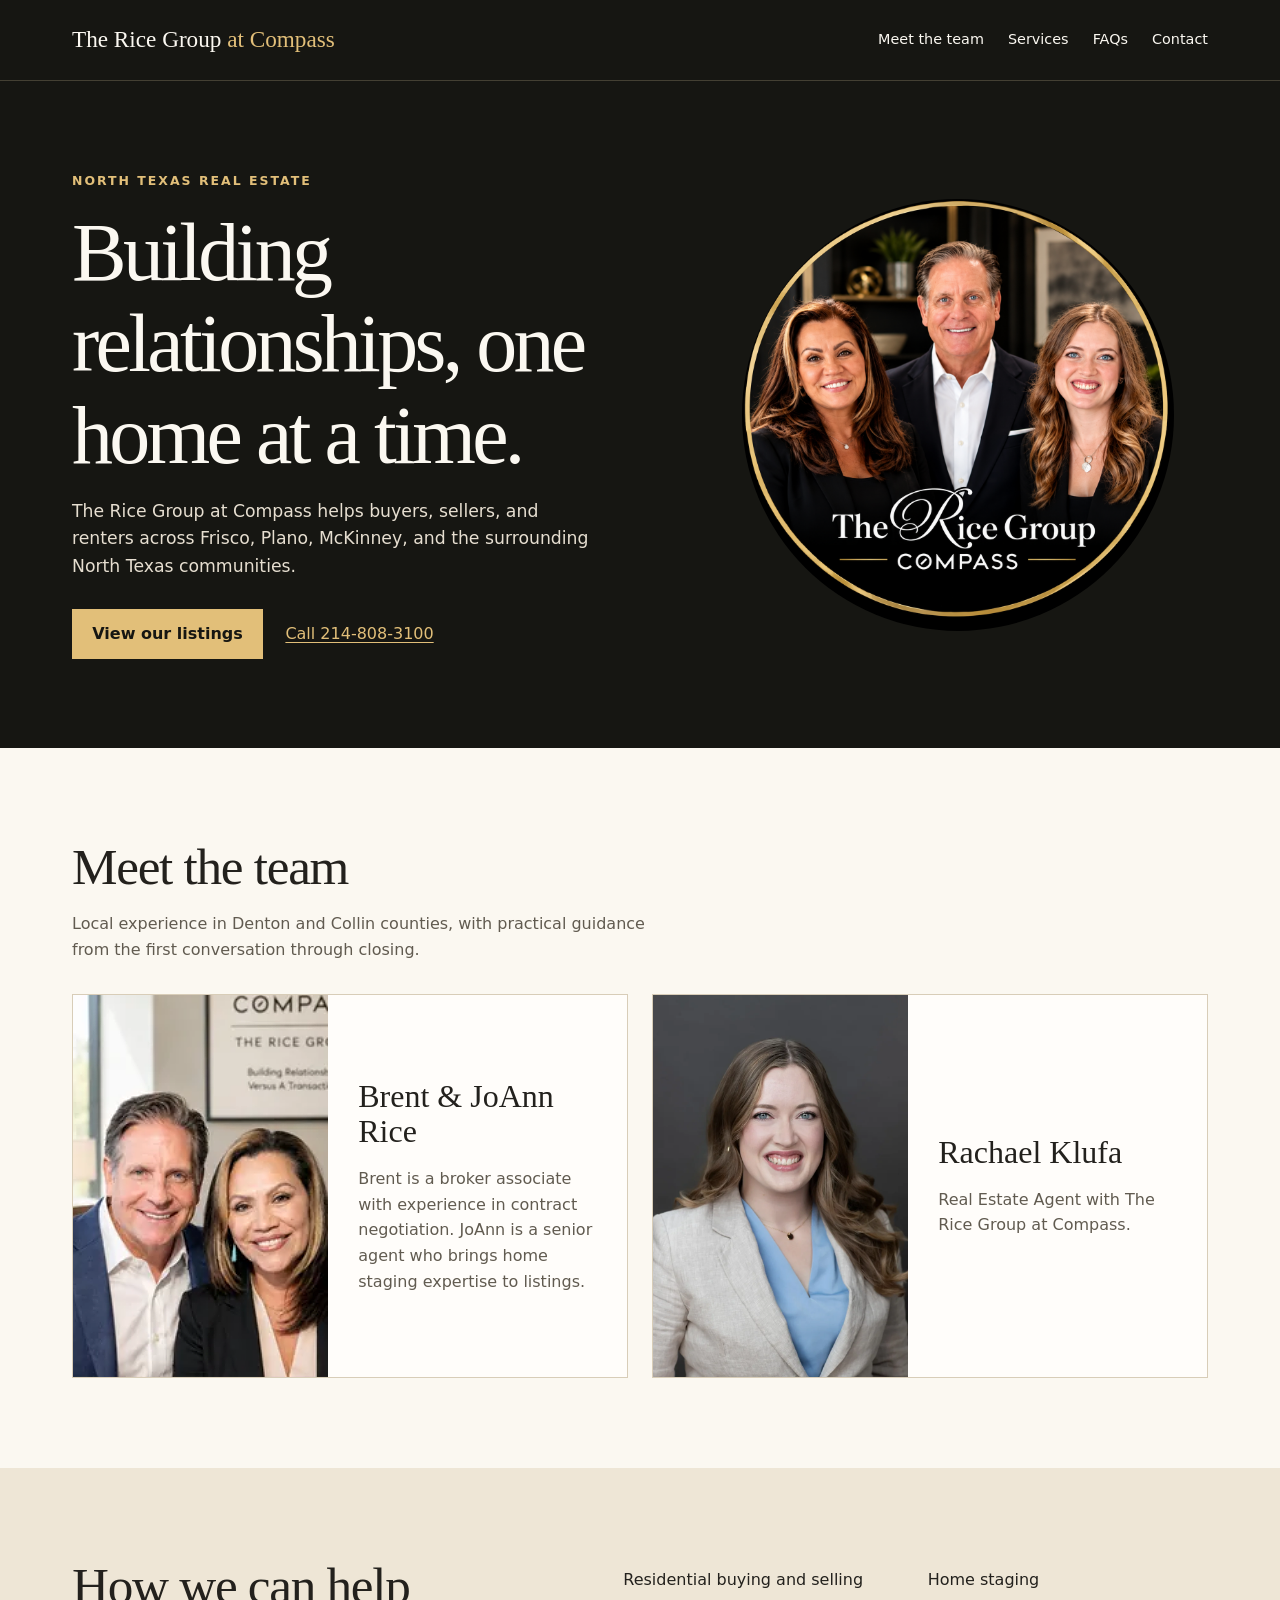
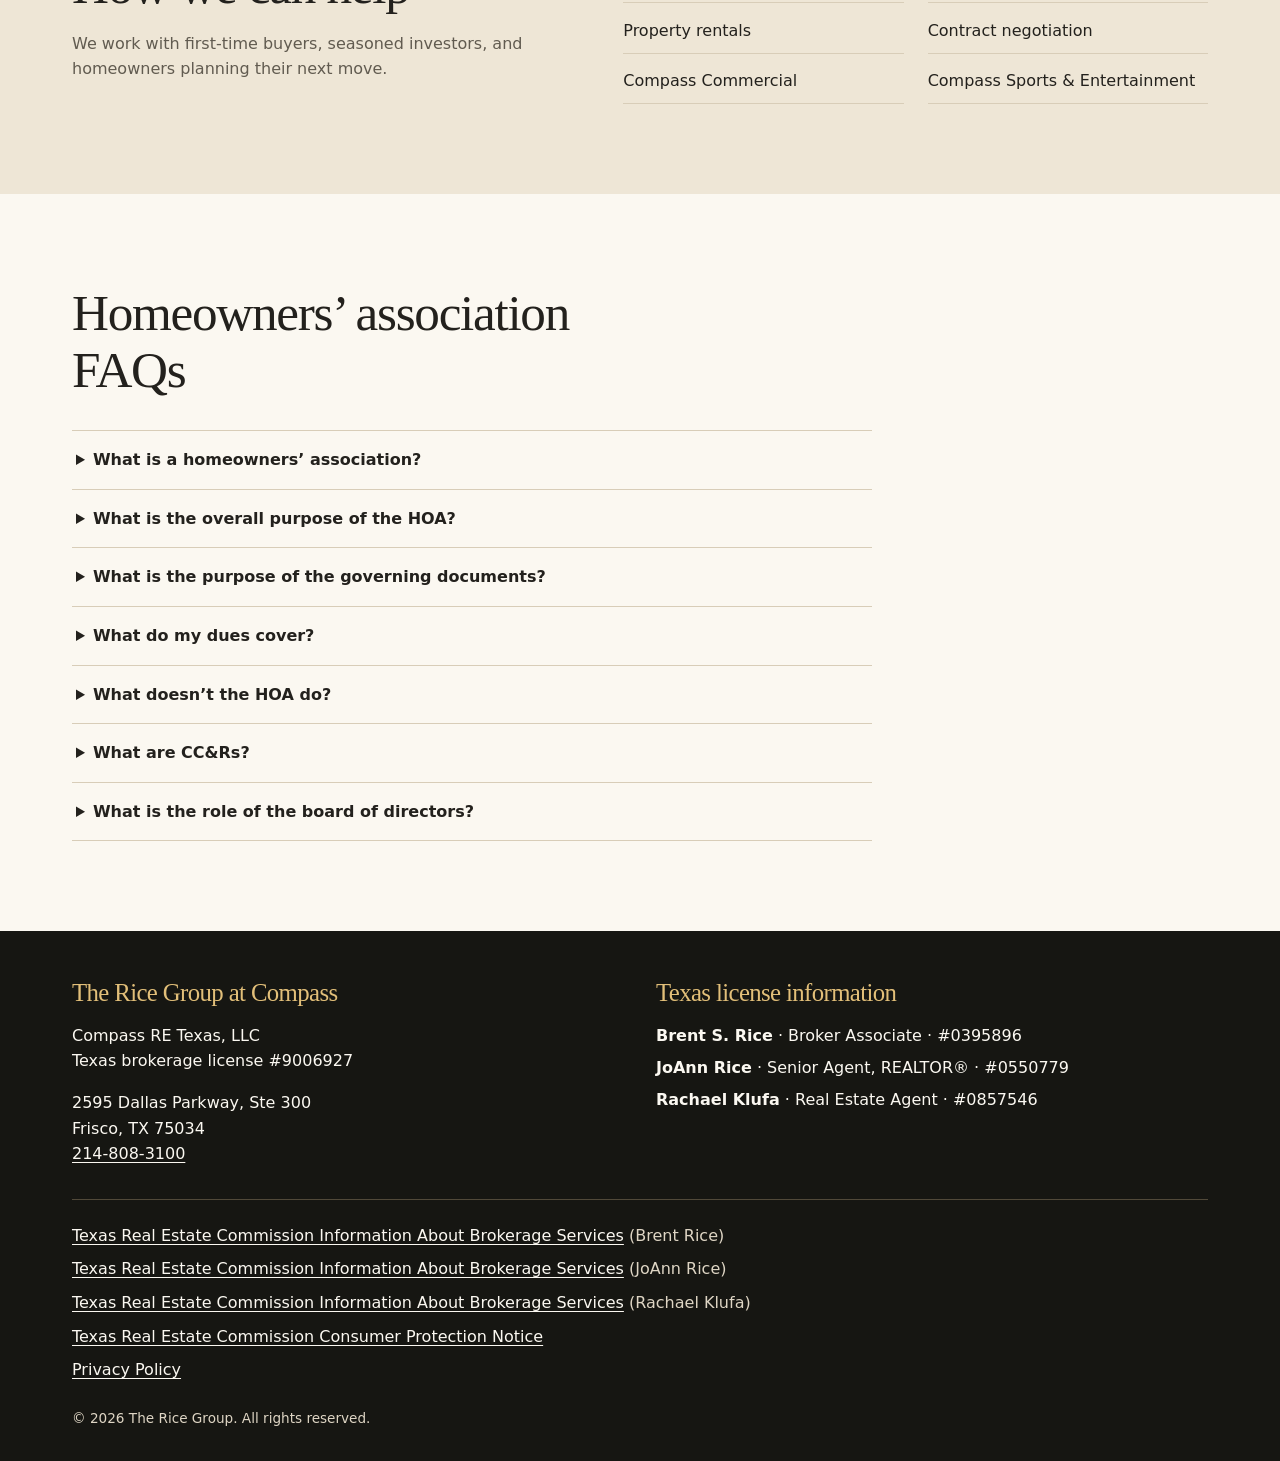
==== index.html @ 92ec7525 "Add the leading zero to Rachael’s footer license number" ====
<!doctype html>
<html lang="en">
<head>
  <meta charset="utf-8">
  <meta name="viewport" content="width=device-width, initial-scale=1">
  <title>The Rice Group at Compass | North Texas Real Estate</title>
  <meta name="description" content="Meet Brent Rice, JoAnn Rice, and Rachael Klufa of The Rice Group at Compass. Real estate services for North Texas buyers, sellers, and renters.">
  <link rel="stylesheet" href="styles.css">
  <script type="application/ld+json">
  {
    "@context": "https://schema.org",
    "@type": "RealEstateAgent",
    "@id": "https://ricegroupinc.com/#rice-group",
    "name": "The Rice Group at Compass",
    "url": "https://ricegroupinc.com/",
    "image": "https://ricegroupinc.com/images/The_Rice_Group_Team_Portrait.png",
    "telephone": "+1-214-808-3100",
    "address": {
      "@type": "PostalAddress",
      "streetAddress": "2595 Dallas Parkway, Ste 300",
      "addressLocality": "Frisco",
      "addressRegion": "TX",
      "postalCode": "75034",
      "addressCountry": "US"
    },
    "areaServed": "North Texas",
    "sameAs": [
      "https://www.compass.com/agents/the-rice-group/"
    ]
  }
  </script>
</head>
<body>
  <svg class="photo-filter-definitions" width="0" height="0" aria-hidden="true" focusable="false">
    <defs>
      <filter id="rice-team-sharpen" color-interpolation-filters="sRGB">
        <feConvolveMatrix order="3" kernelMatrix="0 -.16 0 -.16 1.64 -.16 0 -.16 0" edgeMode="duplicate" preserveAlpha="true"/>
      </filter>
    </defs>
  </svg>
  <a class="skip" href="#main">Skip to content</a>
  <header class="site-header">
    <div class="wrap header-inner">
      <a class="wordmark" href="./">The Rice Group <span>at Compass</span></a>
      <nav aria-label="Main navigation">
        <a href="#team">Meet the team</a>
        <a href="#services">Services</a>
        <a href="#faq">FAQs</a>
        <a href="#contact">Contact</a>
      </nav>
    </div>
  </header>

  <main id="main">
    <section class="hero">
      <div class="wrap hero-grid">
        <div>
          <p class="eyebrow">North Texas Real Estate</p>
          <h1>Building relationships, one home at a time.</h1>
          <p class="hero-copy">The Rice Group at Compass helps buyers, sellers, and renters across Frisco, Plano, McKinney, and the surrounding North Texas communities.</p>
          <div class="actions">
            <a class="button" href="https://www.compass.com/agents/the-rice-group/">View our listings</a>
            <a class="text-link" href="tel:+12148083100">Call 214-808-3100</a>
          </div>
        </div>
        <img class="hero-image" src="images/The_Rice_Group_Team_Portrait.png" width="1254" height="1254" alt="The Rice Group at Compass team portrait">
      </div>
    </section>

    <section class="wrap section" id="team">
      <div class="section-heading">
        <h2>Meet the team</h2>
        <p>Local experience in Denton and Collin counties, with practical guidance from the first conversation through closing.</p>
      </div>
      <div class="team-grid">
        <article>
          <a class="team-card" href="https://www.compass.com/agents/the-rice-group/" aria-labelledby="rice-group-names">
            <div class="rice-team-photo">
              <img src="images/rice-group-team.png" width="300" height="300" alt="Brent and JoAnn Rice" loading="lazy">
            </div>
            <div class="team-copy">
              <h3 id="rice-group-names">Brent &amp; JoAnn Rice</h3>
              <p>Brent is a broker associate with experience in contract negotiation. JoAnn is a senior agent who brings home staging expertise to listings.</p>
            </div>
          </a>
        </article>
        <article>
          <a class="team-card" href="https://www.compass.com/agents/rachael-klufa/" aria-labelledby="rachael-klufa-name">
            <img src="images/rachael-klufa.webp" width="800" height="1200" alt="Portrait of Rachael Klufa" loading="lazy">
            <div class="team-copy">
              <h3 id="rachael-klufa-name">Rachael Klufa</h3>
              <p>Real Estate Agent with The Rice Group at Compass.</p>
            </div>
          </a>
        </article>
      </div>
    </section>

    <section class="service-band" id="services">
      <div class="wrap section services-grid">
        <div>
          <h2>How we can help</h2>
          <p>We work with first-time buyers, seasoned investors, and homeowners planning their next move.</p>
        </div>
        <ul>
          <li>Residential buying and selling</li>
          <li>Home staging</li>
          <li>Property rentals</li>
          <li>Contract negotiation</li>
          <li>Compass Commercial</li>
          <li>Compass Sports &amp; Entertainment</li>
        </ul>
      </div>
    </section>

    <section class="wrap section" id="faq" aria-labelledby="faq-heading">
      <div class="section-heading">
        <h2 id="faq-heading">Homeowners’ association FAQs</h2>
      </div>
      <div class="faq-list">
        <details>
          <summary>What is a homeowners’ association?</summary>
          <p>Automatic and mandatory homeowners’ associations are part of an overall concept of residential property ownership. Purchase of a home or lot brings membership in the association, which provides the structure for operating and managing the community. Membership includes mandatory obligations, financial responsibilities, and association rules.</p>
        </details>
        <details>
          <summary>What is the overall purpose of the HOA?</summary>
          <p>The community association gives continuity to the community, preserves its architectural integrity, maintains common property, and promotes the community concept while protecting property values.</p>
        </details>
        <details>
          <summary>What is the purpose of the governing documents?</summary>
          <p>A community association’s governing documents provide the legal structure for the association and explain how it operates. They:</p>
          <ul>
            <li>Define the rights and obligations of the association and its owners.</li>
            <li>Create a binding relationship between each owner and the association.</li>
            <li>Establish how the association governs and funds its operations.</li>
            <li>Set rules and standards to protect owners and the community.</li>
            <li>Help protect property values and promote harmonious living.</li>
          </ul>
        </details>
        <details>
          <summary>What do my dues cover?</summary>
          <p>Community association dues, also called assessments, may be paid monthly, quarterly, or annually. Depending on the association, they may cover landscaping and upkeep of common areas, repairs and maintenance of amenities, social activities, and insurance.</p>
        </details>
        <details>
          <summary>What doesn’t the HOA do?</summary>
          <p>HOA management serves residents within the scope of the association’s responsibilities. It generally does not mediate private disputes between neighbors or handle domestic disputes, replace law enforcement, provide police protection, or control city or county services.</p>
        </details>
        <details>
          <summary>What are CC&amp;Rs?</summary>
          <p>Covenants, Conditions &amp; Restrictions are rules that help maintain design consistency and the character of a community. Review your community’s CC&amp;Rs and obtain any required approval before making exterior changes or improvements to your home or lot. Builders typically handle approvals for initial construction.</p>
        </details>
        <details>
          <summary>What is the role of the board of directors?</summary>
          <p>The board manages the association under its governing documents and applicable law. Its responsibilities can include setting policies, enforcing the governing documents, maintaining common property, managing finances, purchasing insurance, hiring service providers, overseeing committees, and holding annual and board meetings.</p>
        </details>
      </div>
    </section>
  </main>

  <footer class="site-footer" id="contact">
    <div class="wrap">
      <div class="footer-grid">
        <div>
          <h2>The Rice Group at Compass</h2>
          <p>Compass RE Texas, LLC<br>Texas brokerage license #9006927</p>
          <address>2595 Dallas Parkway, Ste 300<br>Frisco, TX 75034<br><a href="tel:+12148083100">214-808-3100</a></address>
        </div>
        <div>
          <h2>Texas license information</h2>
          <ul>
            <li><strong>Brent S. Rice</strong> · Broker Associate · #0395896</li>
            <li><strong>JoAnn Rice</strong> · Senior Agent, REALTOR® · #0550779</li>
            <li><strong>Rachael Klufa</strong> · Real Estate Agent · #0857546</li>
          </ul>
        </div>
      </div>
      <nav class="disclosures" aria-label="Disclosures and privacy">
        <ul>
          <li><a href="disclosures/brent-rice-iabs.pdf" aria-describedby="brent-iabs">Texas Real Estate Commission Information About Brokerage Services</a> <span id="brent-iabs">(Brent Rice)</span></li>
          <li><a href="disclosures/joann-rice-iabs.pdf" aria-describedby="joann-iabs">Texas Real Estate Commission Information About Brokerage Services</a> <span id="joann-iabs">(JoAnn Rice)</span></li>
          <li><a href="disclosures/rachael-klufa-iabs.pdf" aria-describedby="rachael-iabs">Texas Real Estate Commission Information About Brokerage Services</a> <span id="rachael-iabs">(Rachael Klufa)</span></li>
          <li><a href="https://www.trec.texas.gov/sites/default/files/pdf-forms/CN%201-5_0.pdf">Texas Real Estate Commission Consumer Protection Notice</a></li>
          <li><a href="privacy-policy/">Privacy Policy</a></li>
        </ul>
      </nav>
      <p class="copyright">© <span id="year">2026</span> The Rice Group. All rights reserved.</p>
    </div>
  </footer>
  <script>document.getElementById('year').textContent = new Date().getFullYear();</script>
</body>
</html>
---- styles.css ----
:root {
  color-scheme: light;
  --paper: #fbf8f1;
  --ink: #23211d;
  --muted: #615b50;
  --dark: #161612;
  --gold: #e2bf79;
  --line: #d8cdb8;
  --serif: Georgia, 'Times New Roman', serif;
  --sans: system-ui, -apple-system, sans-serif;
}
* { box-sizing: border-box; }
html { scroll-padding-top: 1.25rem; }
body { margin: 0; background: var(--paper); color: var(--ink); font: 1rem/1.6 var(--sans); }
img { display: block; max-width: 100%; }
p { margin: 0 0 1rem; }
a { color: inherit; text-underline-offset: .2em; }
a:hover { text-decoration-thickness: .14em; }
a:focus-visible { outline: 3px solid #a36e13; outline-offset: 5px; }
.site-header a:focus-visible, .hero a:focus-visible, .site-footer a:focus-visible { outline-color: var(--gold); }
.wrap { width: min(100% - 3rem, 71rem); margin-inline: auto; }
.skip { position: absolute; top: .5rem; left: .5rem; z-index: 2; padding: .5rem 1rem; background: white; transform: translateY(-180%); }
.skip:focus { transform: none; }
.site-header, .hero, .site-footer { background: var(--dark); color: var(--paper); }
.header-inner { min-height: 5rem; display: flex; align-items: center; justify-content: space-between; gap: .75rem 2rem; flex-wrap: wrap; padding-block: 1rem; }
.site-header { border-bottom: 1px solid #444033; }
.wordmark { font: 1.45rem/1.2 var(--serif); text-decoration: none; }
.wordmark span { color: var(--gold); white-space: nowrap; }
.header-inner nav { display: flex; flex-wrap: wrap; gap: .4rem 1.5rem; font-size: .9rem; }
.header-inner nav a { text-decoration: none; }
.header-inner nav a:hover { text-decoration: underline; }
.hero-grid { display: grid; grid-template-columns: 1.14fr 1fr; gap: clamp(2rem, 5vw, 5rem); align-items: center; padding-block: clamp(3rem, 7vw, 6rem); }
.eyebrow { color: var(--gold); font-size: .78rem; font-weight: 700; letter-spacing: .16em; text-transform: uppercase; }
h1, h2, h3 { font-family: var(--serif); font-weight: 400; line-height: 1.12; margin: 0 0 1rem; }
h1 { font-size: clamp(2.65rem, 6.4vw, 5.35rem); letter-spacing: -.045em; }
h2 { font-size: clamp(2rem, 4vw, 3.25rem); letter-spacing: -.025em; }
h3 { font-size: clamp(1.45rem, 3vw, 2rem); }
.hero-copy { color: #e6ded0; max-width: 33rem; font-size: 1.08rem; }
.hero-image { width: 100%; height: auto; max-width: 27rem; justify-self: center; border-radius: 50%; }
.actions { display: flex; flex-wrap: wrap; gap: 1rem 1.4rem; align-items: center; margin-top: 1.75rem; }
.button { background: var(--gold); color: var(--dark); display: inline-block; padding: .7rem 1.2rem; font-weight: 700; text-decoration: none; border: 1px solid var(--gold); }
.button:hover { background: #f1d59b; }
.text-link { color: var(--gold); }
.section { padding-block: clamp(3.4rem, 7vw, 6rem); }
.section-heading { max-width: 37rem; margin-bottom: 2rem; }
.section-heading p, .team-copy p, .services-grid p { color: var(--muted); margin-bottom: 0; }
.team-grid { display: grid; grid-template-columns: repeat(2, minmax(0, 1fr)); gap: 1.5rem; }
.team-card { display: grid; grid-template-columns: minmax(7rem, .85fr) 1fr; align-items: stretch; border: 1px solid var(--line); background: #fffdfa; height: 100%; text-decoration: none; }
.team-card:is(:hover, :focus-visible) h3 { text-decoration: underline; }
.team-card img { width: 100%; height: 100%; min-height: 13rem; object-fit: cover; object-position: center 37%; }
.photo-filter-definitions { position: absolute; }
.rice-team-photo { min-width: 0; overflow: hidden; }
.rice-team-photo img { filter: url("#rice-team-sharpen"); transform: scale(1.08); transform-origin: center bottom; }
.team-copy { align-self: center; padding: clamp(1rem, 2.4vw, 2rem); }
.faq-list { max-width: 50rem; border-top: 1px solid var(--line); }
.faq-list details { border-bottom: 1px solid var(--line); }
.faq-list summary { cursor: pointer; padding: 1rem .25rem; font-weight: 650; }
.faq-list summary:hover { text-decoration: underline; }
.faq-list summary:focus-visible { outline: 3px solid #a36e13; outline-offset: 3px; }
.faq-list details > :not(summary) { margin: 0 .25rem 1rem; color: var(--muted); }
.faq-list ul { padding-inline-start: 1.5rem; }
.service-band { background: #eee6d6; }
.services-grid { display: grid; grid-template-columns: 1fr 1.2fr; gap: 2rem 4rem; }
.services-grid ul { list-style: none; margin: 0; padding: 0; display: grid; grid-template-columns: repeat(2, minmax(0, 1fr)); gap: .3rem 1.5rem; }
.services-grid li { border-bottom: 1px solid var(--line); padding: .6rem 0; }
.site-footer { padding-block: 3rem 2rem; }
.footer-grid { display: grid; grid-template-columns: 1fr 1fr; gap: 2rem; }
.footer-grid h2 { font-size: 1.55rem; color: var(--gold); }
.footer-grid ul, .disclosures ul { list-style: none; margin: 0; padding: 0; }
.footer-grid li { margin-bottom: .4rem; }
address { font-style: normal; }
.disclosures { margin-top: 2rem; border-top: 1px solid #514939; padding-top: 1.2rem; }
.disclosures li { padding-block: .25rem; }
.disclosures span, .copyright { color: #ded5c4; }
.copyright { margin: 1.3rem 0 0; font-size: .85rem; }
.policy { max-width: 47rem; }
.policy h1 { font-size: clamp(2.5rem, 6vw, 4rem); }
.policy h2 { font-size: 1.6rem; margin-top: 2rem; }
@media (max-width: 55rem) {
  .team-card { grid-template-columns: 1fr; }
  .team-card img { aspect-ratio: 1; height: auto; min-height: 0; }
  .team-copy { align-self: start; }
}
@media (max-width: 42rem) {
  .wrap { width: calc(100% - 2rem); }
  .hero-grid, .team-grid, .services-grid, .footer-grid { grid-template-columns: 1fr; }
  .hero-image { max-width: min(100%, 21rem); }
  .team-card { grid-template-columns: minmax(6rem, .75fr) 1fr; }
  .team-card img { height: 100%; min-height: 10rem; }
}
@media (max-width: 24rem) {
  .team-card, .services-grid ul { grid-template-columns: 1fr; }
  .team-card img { height: auto; }
}
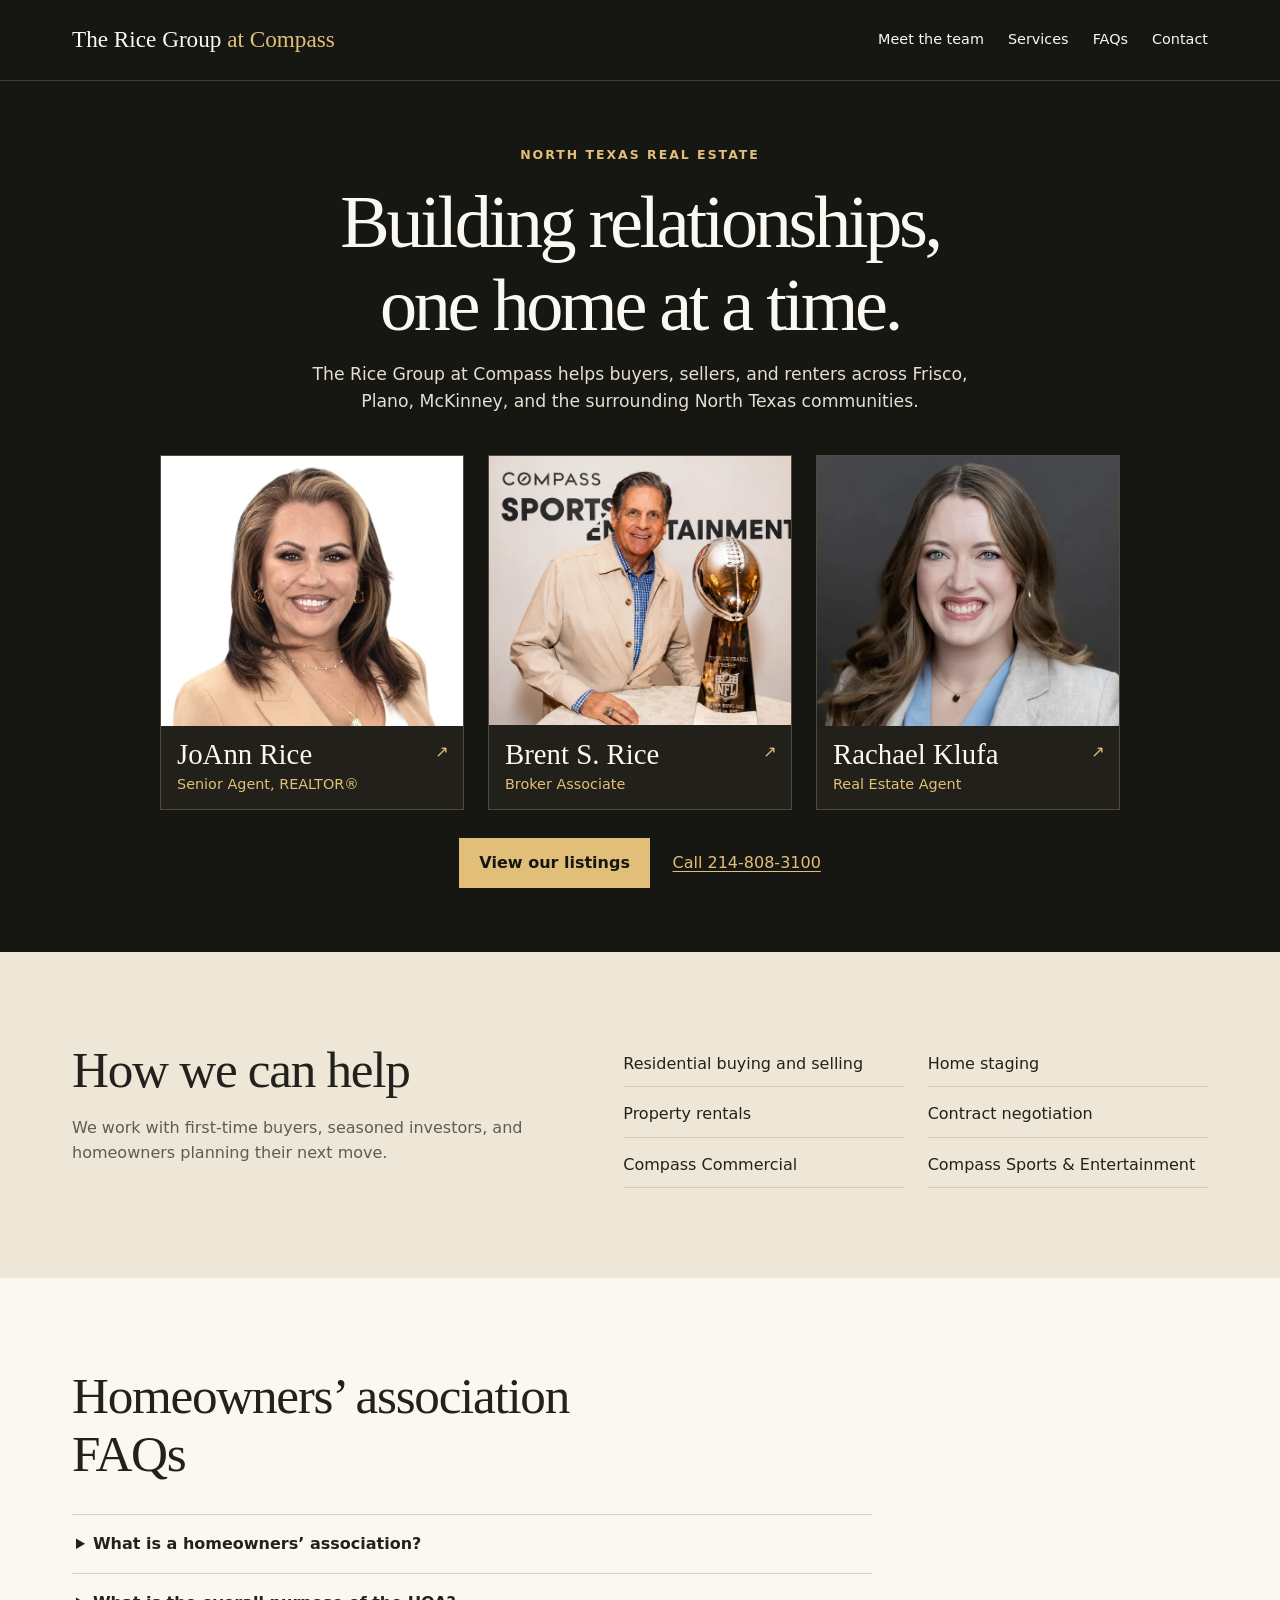
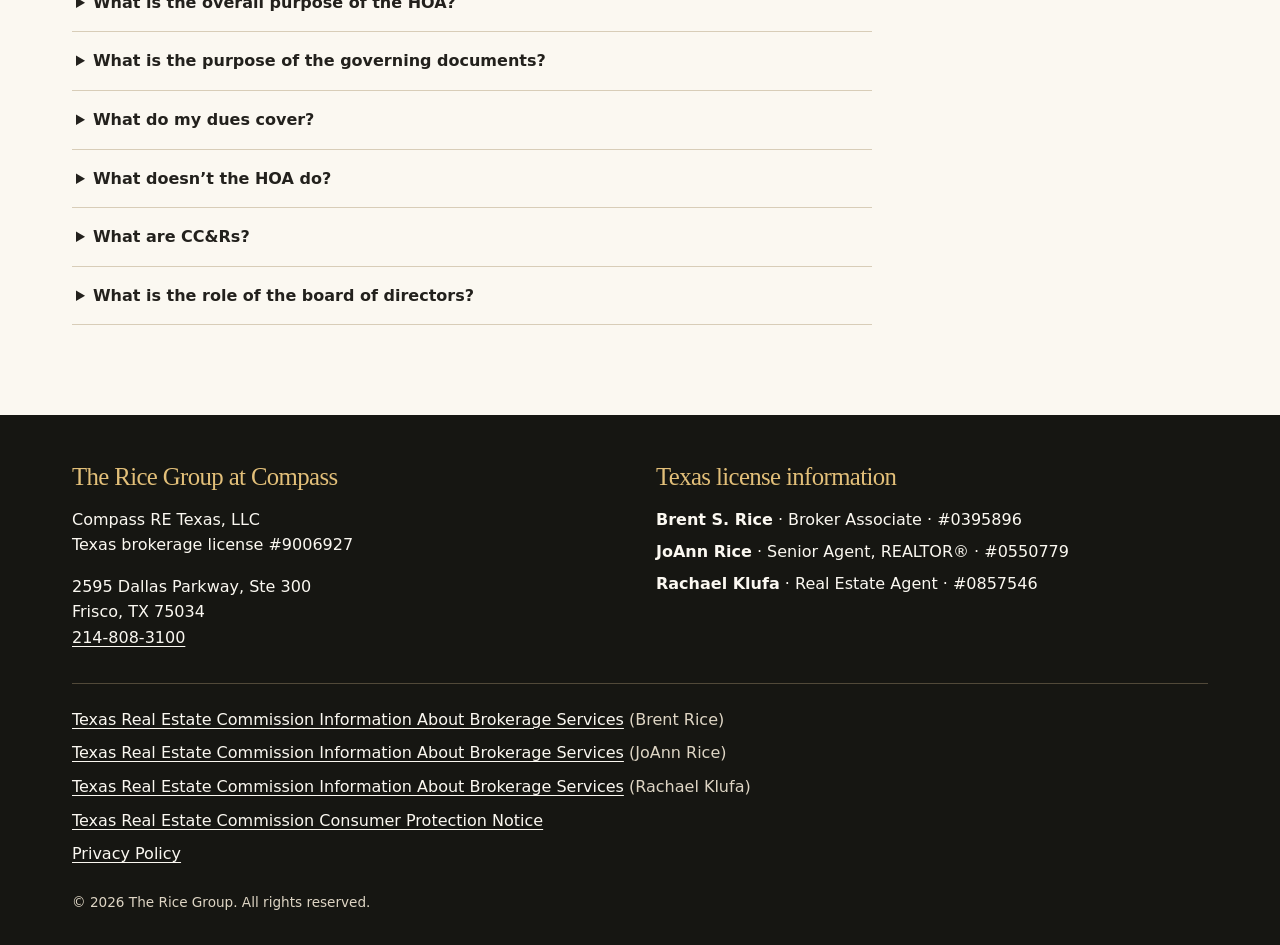
==== commit c329f2cc: "Publish the individual team portraits on the homepage" ====
--- a/index.html
+++ b/index.html
@@ -13,7 +13,11 @@
     "@id": "https://ricegroupinc.com/#rice-group",
     "name": "The Rice Group at Compass",
     "url": "https://ricegroupinc.com/",
-    "image": "https://ricegroupinc.com/images/The_Rice_Group_Team_Portrait.png",
+    "image": [
+      "https://ricegroupinc.com/images/brent-rice-portrait.webp",
+      "https://ricegroupinc.com/images/joann-rice-portrait.webp",
+      "https://ricegroupinc.com/images/rachael-klufa.webp"
+    ],
     "telephone": "+1-214-808-3100",
     "address": {
       "@type": "PostalAddress",
@@ -31,13 +35,6 @@
   </script>
 </head>
 <body>
-  <svg class="photo-filter-definitions" width="0" height="0" aria-hidden="true" focusable="false">
-    <defs>
-      <filter id="rice-team-sharpen" color-interpolation-filters="sRGB">
-        <feConvolveMatrix order="3" kernelMatrix="0 -.16 0 -.16 1.64 -.16 0 -.16 0" edgeMode="duplicate" preserveAlpha="true"/>
-      </filter>
-    </defs>
-  </svg>
   <a class="skip" href="#main">Skip to content</a>
   <header class="site-header">
     <div class="wrap header-inner">
@@ -52,47 +49,55 @@
   </header>
 
   <main id="main">
-    <section class="hero">
-      <div class="wrap hero-grid">
-        <div>
+    <section class="hero" aria-labelledby="hero-heading">
+      <div class="wrap portrait-hero">
+        <div class="hero-intro">
           <p class="eyebrow">North Texas Real Estate</p>
-          <h1>Building relationships, one home at a time.</h1>
+          <h1 id="hero-heading">Building relationships,<br class="hero-break"> one home at a time.</h1>
           <p class="hero-copy">The Rice Group at Compass helps buyers, sellers, and renters across Frisco, Plano, McKinney, and the surrounding North Texas communities.</p>
-          <div class="actions">
-            <a class="button" href="https://www.compass.com/agents/the-rice-group/">View our listings</a>
-            <a class="text-link" href="tel:+12148083100">Call 214-808-3100</a>
-          </div>
         </div>
-        <img class="hero-image" src="images/The_Rice_Group_Team_Portrait.png" width="1254" height="1254" alt="The Rice Group at Compass team portrait">
-      </div>
-    </section>
 
-    <section class="wrap section" id="team">
-      <div class="section-heading">
-        <h2>Meet the team</h2>
-        <p>Local experience in Denton and Collin counties, with practical guidance from the first conversation through closing.</p>
-      </div>
-      <div class="team-grid">
-        <article>
-          <a class="team-card" href="https://www.compass.com/agents/the-rice-group/" aria-labelledby="rice-group-names">
-            <div class="rice-team-photo">
-              <img src="images/rice-group-team.png" width="300" height="300" alt="Brent and JoAnn Rice" loading="lazy">
-            </div>
-            <div class="team-copy">
-              <h3 id="rice-group-names">Brent &amp; JoAnn Rice</h3>
-              <p>Brent is a broker associate with experience in contract negotiation. JoAnn is a senior agent who brings home staging expertise to listings.</p>
-            </div>
-          </a>
-        </article>
-        <article>
-          <a class="team-card" href="https://www.compass.com/agents/rachael-klufa/" aria-labelledby="rachael-klufa-name">
-            <img src="images/rachael-klufa.webp" width="800" height="1200" alt="Portrait of Rachael Klufa" loading="lazy">
-            <div class="team-copy">
-              <h3 id="rachael-klufa-name">Rachael Klufa</h3>
-              <p>Real Estate Agent with The Rice Group at Compass.</p>
-            </div>
-          </a>
-        </article>
+        <div class="hero-team" id="team">
+          <ul class="portrait-grid" aria-label="Meet the team">
+            <li>
+              <a class="portrait-card" href="https://www.compass.com/agents/the-rice-group/" aria-labelledby="joann-name">
+                <img class="portrait-joann" src="images/joann-rice-portrait.webp" alt="Portrait of JoAnn Rice">
+                <div class="portrait-caption">
+                  <h2 id="joann-name">JoAnn Rice</h2>
+                  <p>Senior Agent, REALTOR®</p>
+                  <span class="portrait-arrow" aria-hidden="true">↗</span>
+                </div>
+              </a>
+            </li>
+            <li>
+              <a class="portrait-card" href="https://www.compass.com/agents/the-rice-group/" aria-labelledby="brent-name">
+                <div class="portrait-frame">
+                  <img class="portrait-brent" src="images/brent-rice-portrait.webp" alt="Brent Rice beside a football trophy">
+                </div>
+                <div class="portrait-caption">
+                  <h2 id="brent-name">Brent S. Rice</h2>
+                  <p>Broker Associate</p>
+                  <span class="portrait-arrow" aria-hidden="true">↗</span>
+                </div>
+              </a>
+            </li>
+            <li>
+              <a class="portrait-card" href="https://www.compass.com/agents/rachael-klufa/" aria-labelledby="rachael-name">
+                <img class="portrait-rachael" src="images/rachael-klufa.webp" alt="Portrait of Rachael Klufa">
+                <div class="portrait-caption">
+                  <h2 id="rachael-name">Rachael Klufa</h2>
+                  <p>Real Estate Agent</p>
+                  <span class="portrait-arrow" aria-hidden="true">↗</span>
+                </div>
+              </a>
+            </li>
+          </ul>
+        </div>
+
+        <div class="actions">
+          <a class="button" href="https://www.compass.com/agents/the-rice-group/">View our listings</a>
+          <a class="text-link" href="tel:+12148083100">Call 214-808-3100</a>
+        </div>
       </div>
     </section>
 
@@ -189,3 +194,4 @@
   <script>document.getElementById('year').textContent = new Date().getFullYear();</script>
 </body>
 </html>
+
--- a/styles.css
+++ b/styles.css
@@ -29,29 +29,19 @@
 .header-inner nav { display: flex; flex-wrap: wrap; gap: .4rem 1.5rem; font-size: .9rem; }
 .header-inner nav a { text-decoration: none; }
 .header-inner nav a:hover { text-decoration: underline; }
-.hero-grid { display: grid; grid-template-columns: 1.14fr 1fr; gap: clamp(2rem, 5vw, 5rem); align-items: center; padding-block: clamp(3rem, 7vw, 6rem); }
 .eyebrow { color: var(--gold); font-size: .78rem; font-weight: 700; letter-spacing: .16em; text-transform: uppercase; }
 h1, h2, h3 { font-family: var(--serif); font-weight: 400; line-height: 1.12; margin: 0 0 1rem; }
 h1 { font-size: clamp(2.65rem, 6.4vw, 5.35rem); letter-spacing: -.045em; }
 h2 { font-size: clamp(2rem, 4vw, 3.25rem); letter-spacing: -.025em; }
 h3 { font-size: clamp(1.45rem, 3vw, 2rem); }
 .hero-copy { color: #e6ded0; max-width: 33rem; font-size: 1.08rem; }
-.hero-image { width: 100%; height: auto; max-width: 27rem; justify-self: center; border-radius: 50%; }
 .actions { display: flex; flex-wrap: wrap; gap: 1rem 1.4rem; align-items: center; margin-top: 1.75rem; }
 .button { background: var(--gold); color: var(--dark); display: inline-block; padding: .7rem 1.2rem; font-weight: 700; text-decoration: none; border: 1px solid var(--gold); }
 .button:hover { background: #f1d59b; }
 .text-link { color: var(--gold); }
 .section { padding-block: clamp(3.4rem, 7vw, 6rem); }
 .section-heading { max-width: 37rem; margin-bottom: 2rem; }
-.section-heading p, .team-copy p, .services-grid p { color: var(--muted); margin-bottom: 0; }
-.team-grid { display: grid; grid-template-columns: repeat(2, minmax(0, 1fr)); gap: 1.5rem; }
-.team-card { display: grid; grid-template-columns: minmax(7rem, .85fr) 1fr; align-items: stretch; border: 1px solid var(--line); background: #fffdfa; height: 100%; text-decoration: none; }
-.team-card:is(:hover, :focus-visible) h3 { text-decoration: underline; }
-.team-card img { width: 100%; height: 100%; min-height: 13rem; object-fit: cover; object-position: center 37%; }
-.photo-filter-definitions { position: absolute; }
-.rice-team-photo { min-width: 0; overflow: hidden; }
-.rice-team-photo img { filter: url("#rice-team-sharpen"); transform: scale(1.08); transform-origin: center bottom; }
-.team-copy { align-self: center; padding: clamp(1rem, 2.4vw, 2rem); }
+.section-heading p, .services-grid p { color: var(--muted); margin-bottom: 0; }
 .faq-list { max-width: 50rem; border-top: 1px solid var(--line); }
 .faq-list details { border-bottom: 1px solid var(--line); }
 .faq-list summary { cursor: pointer; padding: 1rem .25rem; font-weight: 650; }
@@ -76,19 +66,37 @@
 .policy { max-width: 47rem; }
 .policy h1 { font-size: clamp(2.5rem, 6vw, 4rem); }
 .policy h2 { font-size: 1.6rem; margin-top: 2rem; }
-@media (max-width: 55rem) {
-  .team-card { grid-template-columns: 1fr; }
-  .team-card img { aspect-ratio: 1; height: auto; min-height: 0; }
-  .team-copy { align-self: start; }
-}
 @media (max-width: 42rem) {
   .wrap { width: calc(100% - 2rem); }
-  .hero-grid, .team-grid, .services-grid, .footer-grid { grid-template-columns: 1fr; }
-  .hero-image { max-width: min(100%, 21rem); }
-  .team-card { grid-template-columns: minmax(6rem, .75fr) 1fr; }
-  .team-card img { height: 100%; min-height: 10rem; }
+  .services-grid, .footer-grid { grid-template-columns: 1fr; }
 }
 @media (max-width: 24rem) {
-  .team-card, .services-grid ul { grid-template-columns: 1fr; }
-  .team-card img { height: auto; }
+  .services-grid ul { grid-template-columns: 1fr; }
 }
+.portrait-hero { padding-block: clamp(2.5rem, 5vw, 4.25rem); }
+.hero-intro { text-align: center; }
+.hero-intro h1 { font-size: clamp(2.55rem, 5.8vw, 4.8rem); margin-bottom: .85rem; }
+.hero-intro .hero-copy { max-width: 42rem; margin-inline: auto; }
+.hero-team { width: min(100%, 60rem); margin: clamp(1.6rem, 3vw, 2.5rem) auto 0; }
+.portrait-grid { display: grid; grid-template-columns: repeat(3, minmax(0, 1fr)); gap: clamp(.55rem, 2vw, 1.5rem); list-style: none; margin: 0; padding: 0; }
+.portrait-card { display: grid; grid-template-rows: auto 1fr; height: 100%; border: 1px solid #514939; background: #21201a; text-decoration: none; }
+.portrait-card img { width: 100%; aspect-ratio: 1.12; object-fit: cover; }
+.portrait-frame { overflow: hidden; }
+.portrait-card .portrait-brent { object-position: center 36%; transform: scale(1.27); transform-origin: 41% 40%; }
+.portrait-card .portrait-joann { object-position: center 45%; }
+.portrait-card .portrait-rachael { object-position: center 24%; }
+.portrait-card :is(.portrait-joann, .portrait-rachael) { transform: scaleX(-1); }
+.portrait-caption { position: relative; padding: .8rem 2.2rem .9rem 1rem; }
+.portrait-caption h2 { font-size: clamp(1.05rem, 2.5vw, 1.8rem); letter-spacing: 0; margin: 0 0 .25rem; }
+.portrait-caption p { color: var(--gold); font-size: clamp(.67rem, 1.35vw, .9rem); line-height: 1.4; margin: 0; }
+.portrait-arrow { position: absolute; top: .85rem; right: .9rem; color: var(--gold); }
+.portrait-card:is(:hover, :focus-visible) { border-color: var(--gold); }
+.portrait-card:is(:hover, :focus-visible) h2 { text-decoration: underline; }
+.portrait-hero .actions { justify-content: center; }
+@media (max-width: 36rem) {
+  .hero-break { display: none; }
+  .portrait-card img { aspect-ratio: .8; }
+  .portrait-caption { padding: .55rem .4rem .65rem; }
+  .portrait-arrow { display: none; }
+  .portrait-hero .actions { gap: .7rem 1rem; }
+}
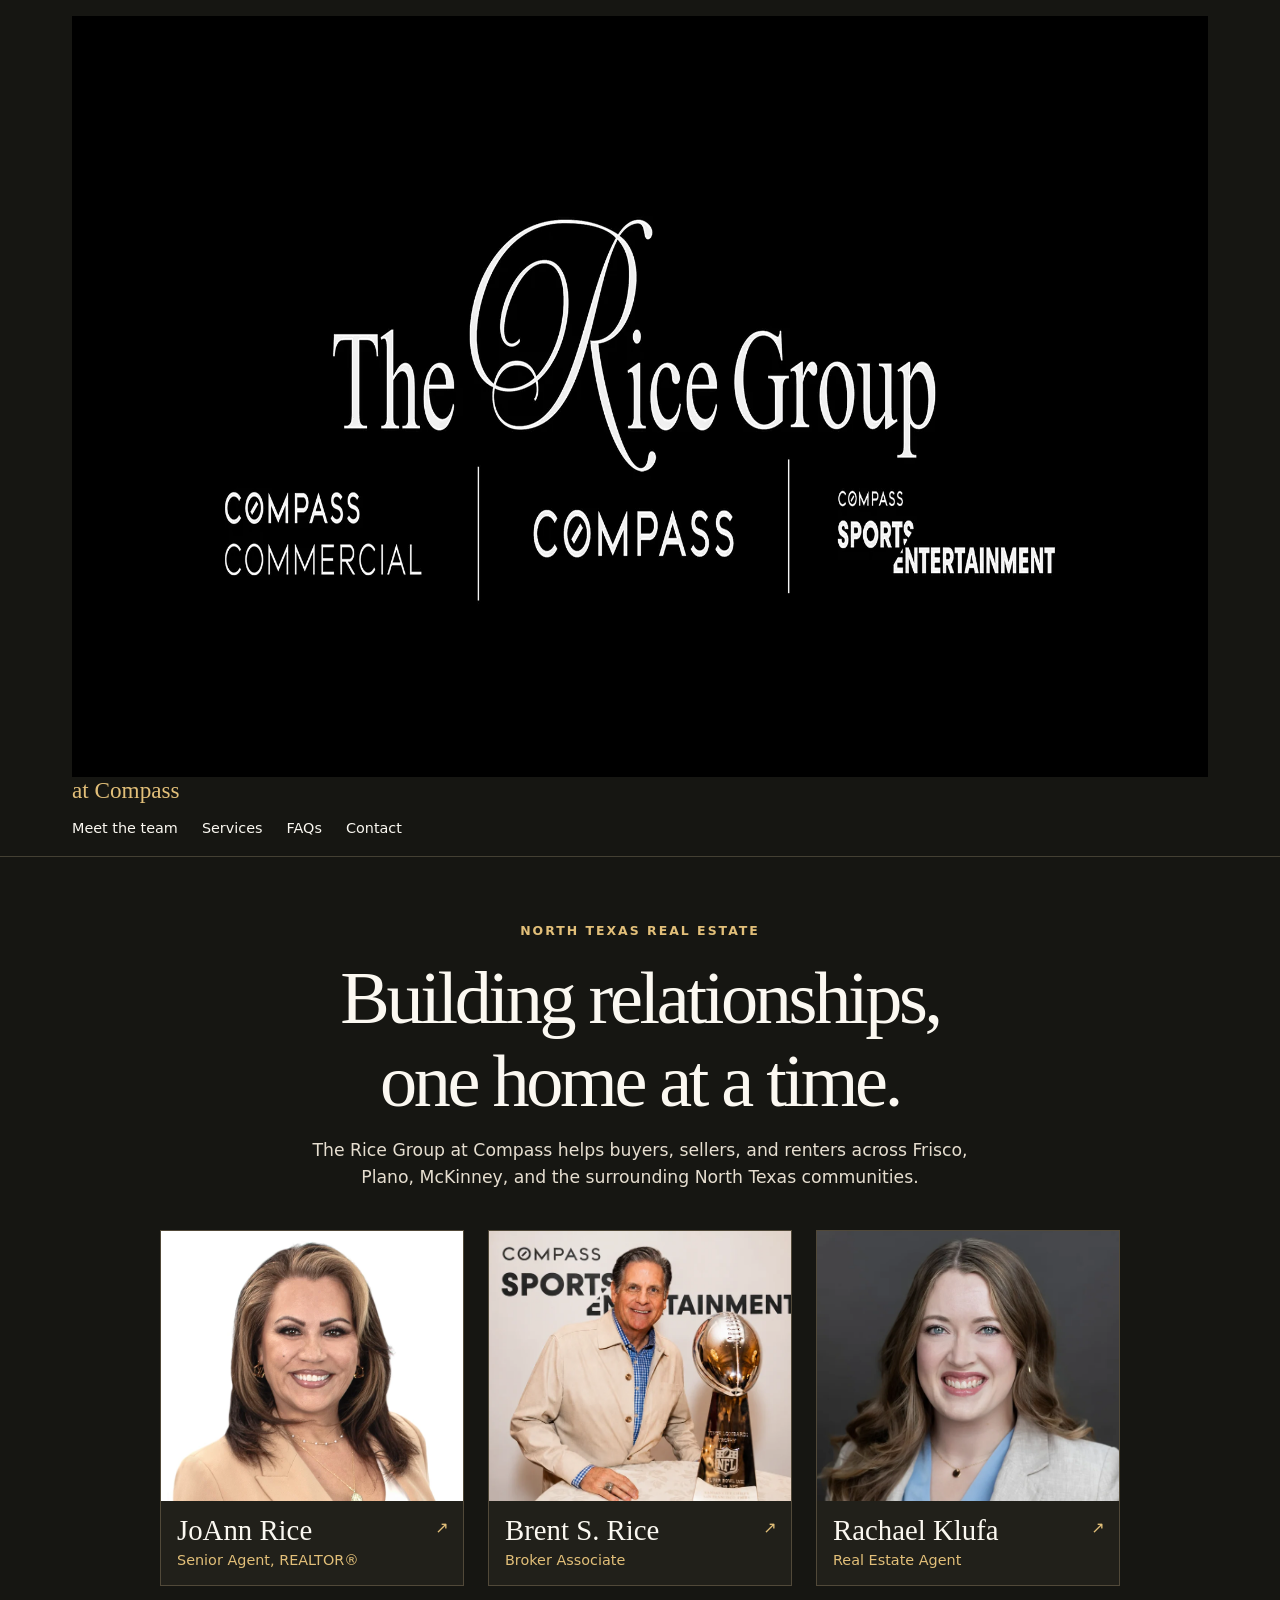
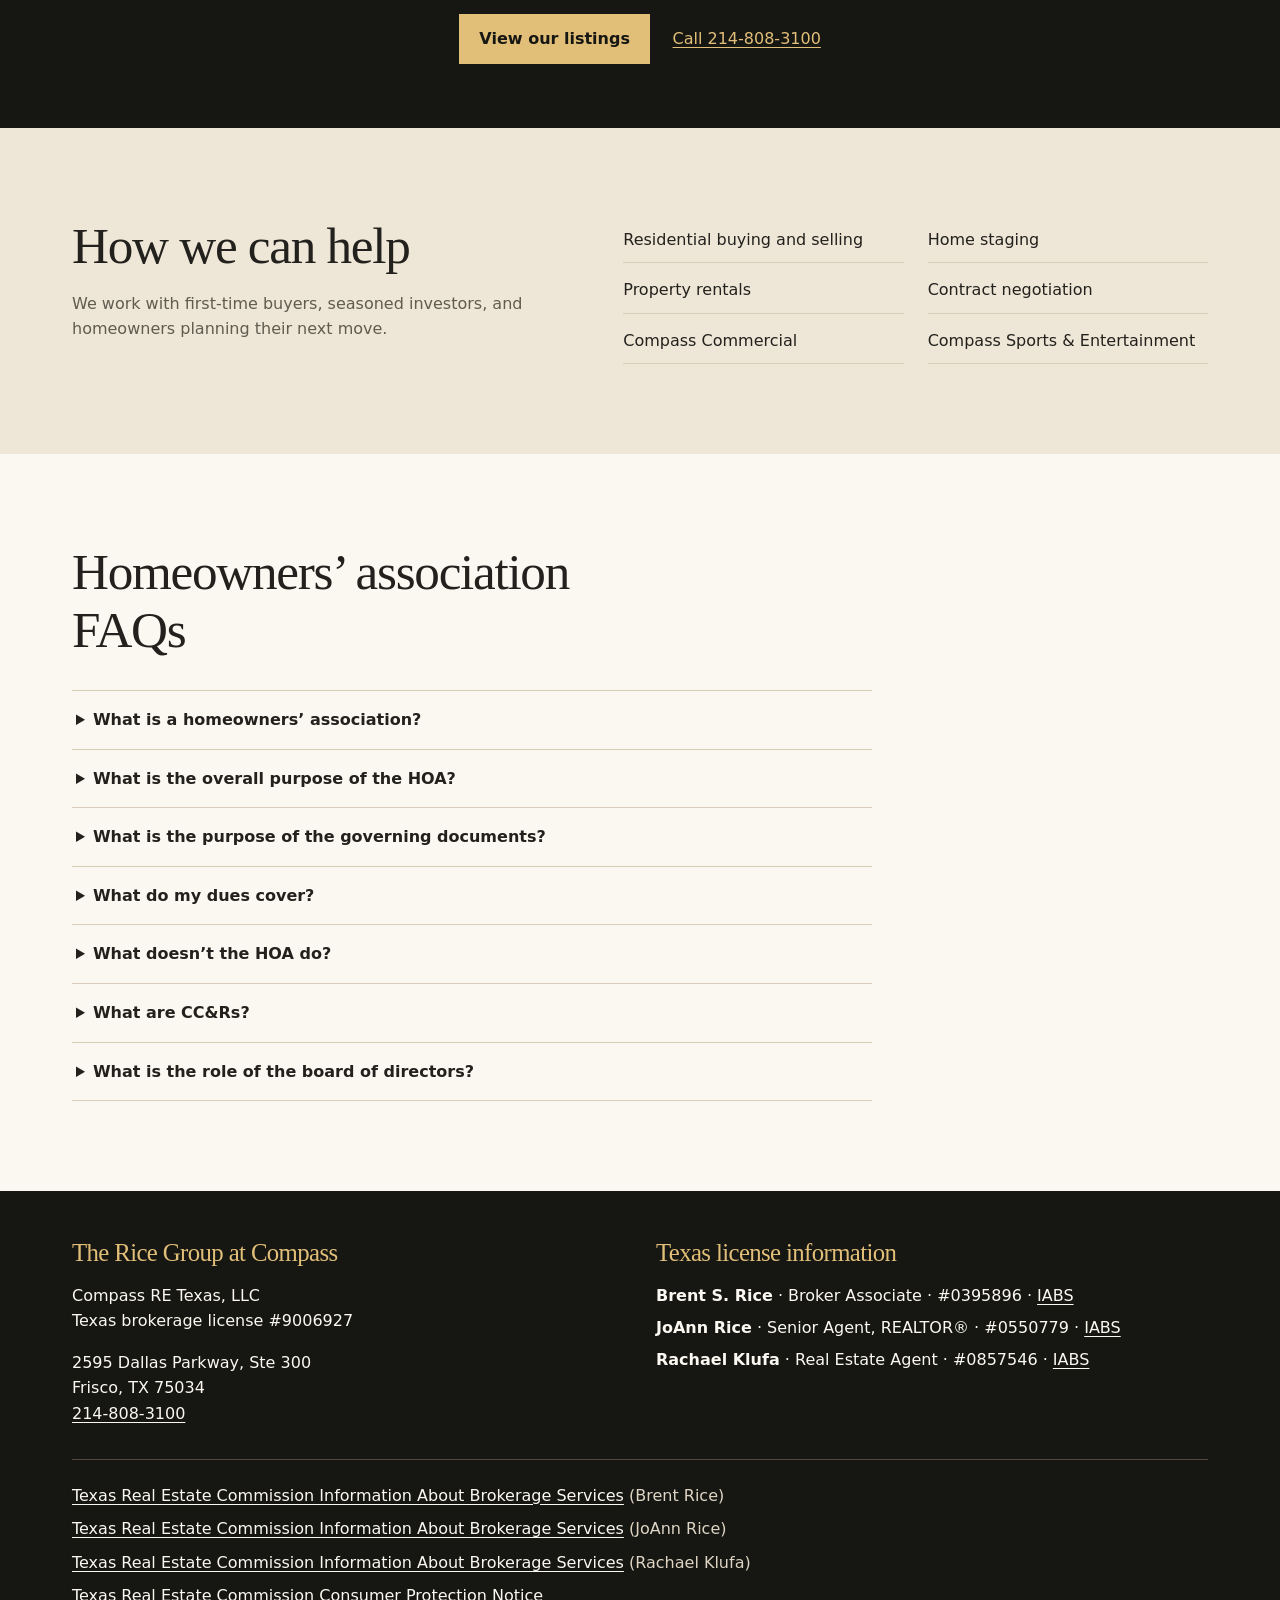
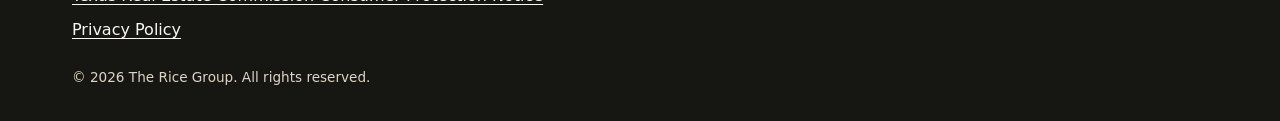
==== commit b53b8ba3: "Restore the original brand and add IABS links by each license" ====
--- a/index.html
+++ b/index.html
@@ -5,7 +5,7 @@
   <meta name="viewport" content="width=device-width, initial-scale=1">
   <title>The Rice Group at Compass | North Texas Real Estate</title>
   <meta name="description" content="Meet Brent Rice, JoAnn Rice, and Rachael Klufa of The Rice Group at Compass. Real estate services for North Texas buyers, sellers, and renters.">
-  <link rel="stylesheet" href="styles.css">
+  <link rel="stylesheet" href="styles.css?v=rice-wordmark">
   <script type="application/ld+json">
   {
     "@context": "https://schema.org",
@@ -38,7 +38,10 @@
   <a class="skip" href="#main">Skip to content</a>
   <header class="site-header">
     <div class="wrap header-inner">
-      <a class="wordmark" href="./">The Rice Group <span>at Compass</span></a>
+      <a class="wordmark" href="./">
+        <span class="wordmark-logo"><img src="images/rice-group-banner.png" alt="The Rice Group" width="2000" height="761"></span>
+        <span class="wordmark-compass">at Compass</span>
+      </a>
       <nav aria-label="Main navigation">
         <a href="#team">Meet the team</a>
         <a href="#services">Services</a>
@@ -173,9 +176,9 @@
         <div>
           <h2>Texas license information</h2>
           <ul>
-            <li><strong>Brent S. Rice</strong> · Broker Associate · #0395896</li>
-            <li><strong>JoAnn Rice</strong> · Senior Agent, REALTOR® · #0550779</li>
-            <li><strong>Rachael Klufa</strong> · Real Estate Agent · #0857546</li>
+            <li><strong>Brent S. Rice</strong> · Broker Associate · #0395896 · <a href="disclosures/brent-rice-iabs.pdf" aria-label="IABS for Brent S. Rice">IABS</a></li>
+            <li><strong>JoAnn Rice</strong> · Senior Agent, REALTOR® · #0550779 · <a href="disclosures/joann-rice-iabs.pdf" aria-label="IABS for JoAnn Rice">IABS</a></li>
+            <li><strong>Rachael Klufa</strong> · Real Estate Agent · #0857546 · <a href="disclosures/rachael-klufa-iabs.pdf" aria-label="IABS for Rachael Klufa">IABS</a></li>
           </ul>
         </div>
       </div>
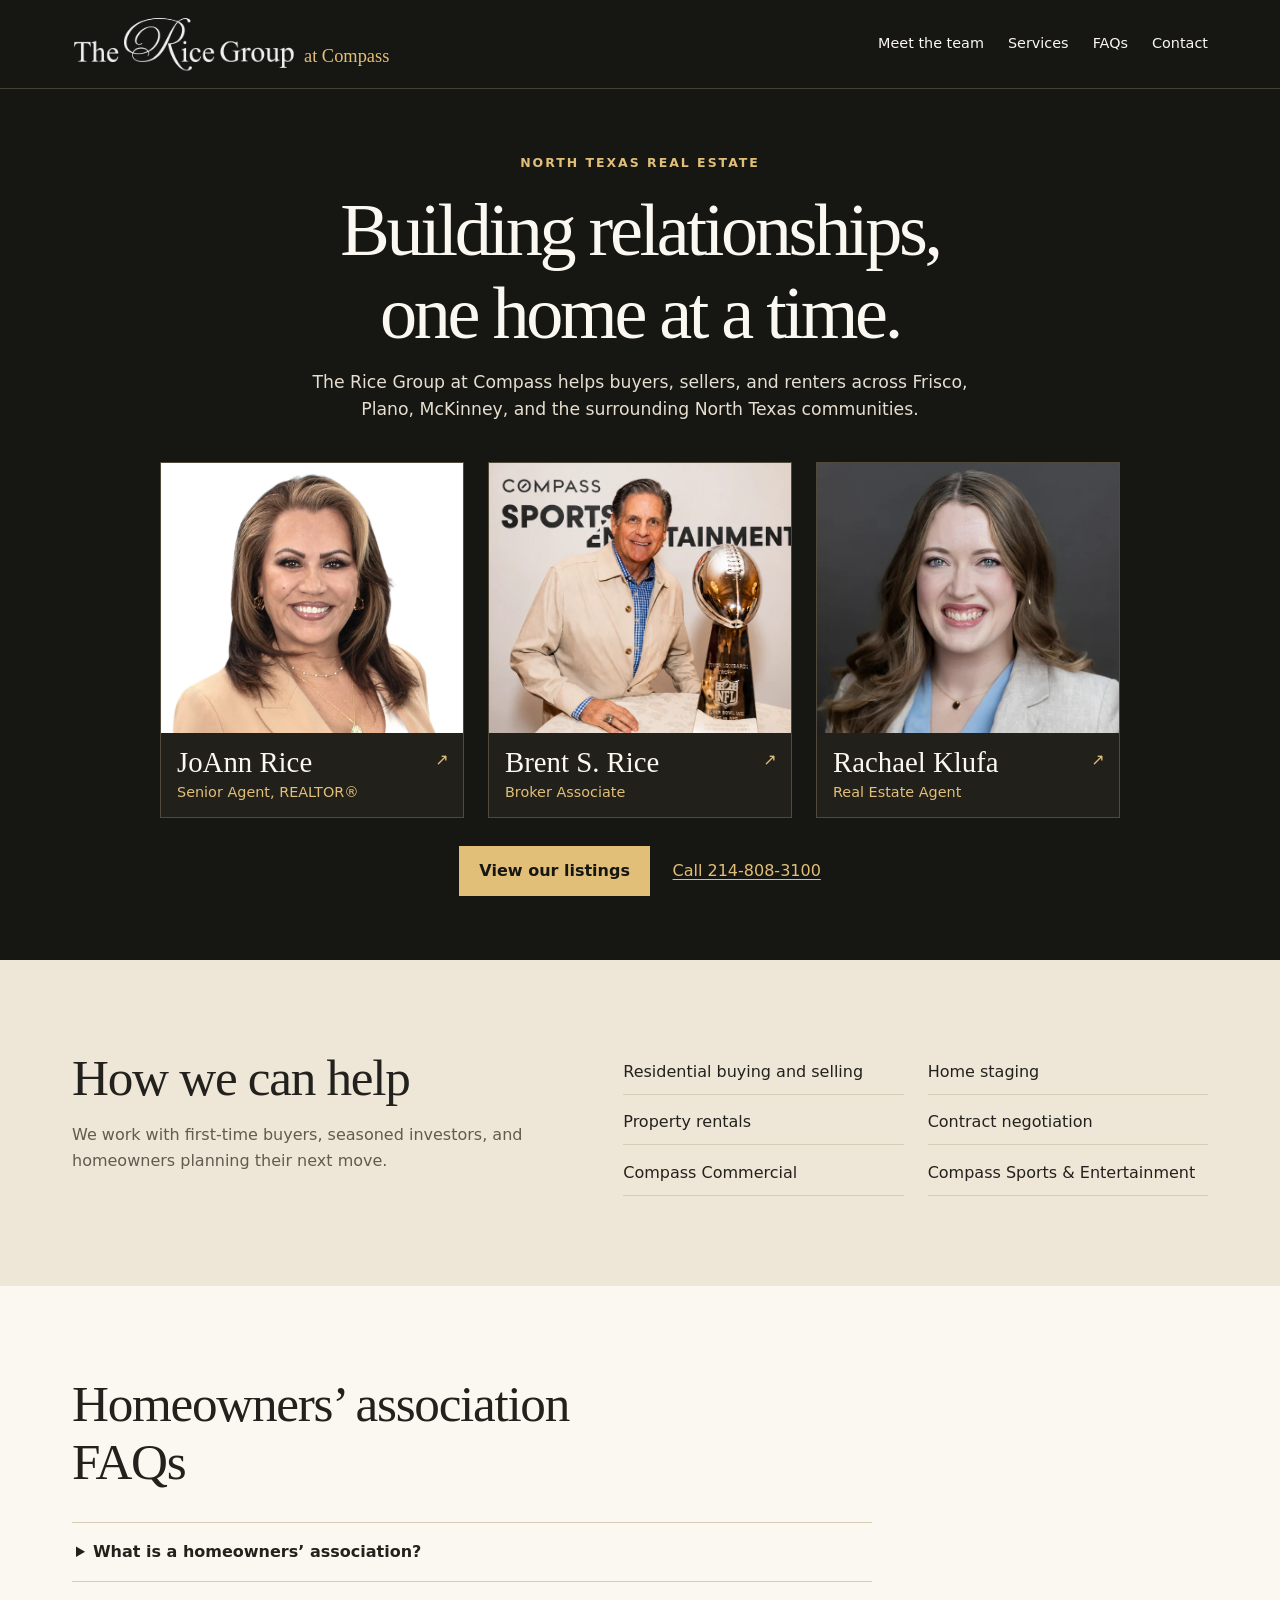
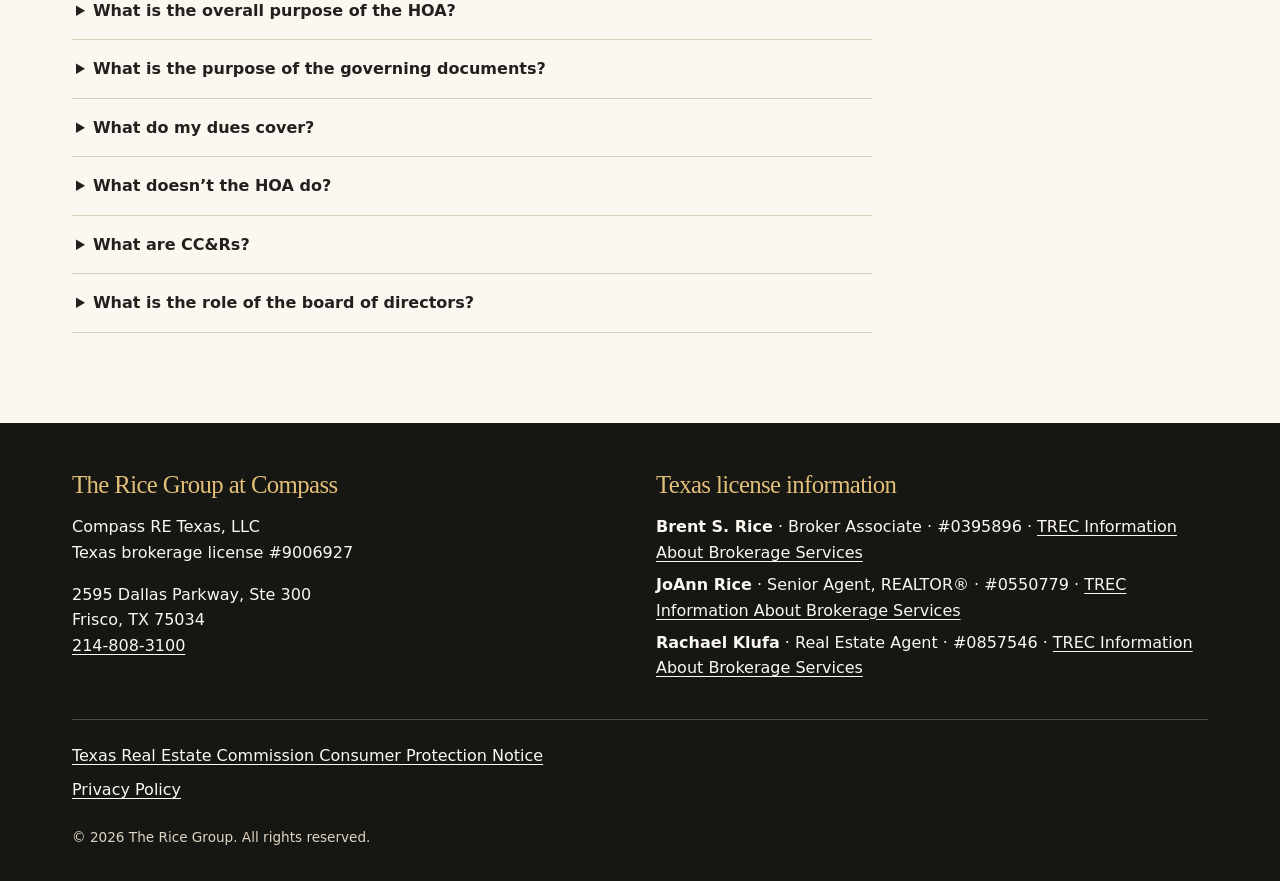
==== commit 3ce50673: "Consolidate IABS links beside each Texas license" ====
--- a/index.html
+++ b/index.html
@@ -176,17 +176,14 @@
         <div>
           <h2>Texas license information</h2>
           <ul>
-            <li><strong>Brent S. Rice</strong> · Broker Associate · #0395896 · <a href="disclosures/brent-rice-iabs.pdf" aria-label="IABS for Brent S. Rice">IABS</a></li>
-            <li><strong>JoAnn Rice</strong> · Senior Agent, REALTOR® · #0550779 · <a href="disclosures/joann-rice-iabs.pdf" aria-label="IABS for JoAnn Rice">IABS</a></li>
-            <li><strong>Rachael Klufa</strong> · Real Estate Agent · #0857546 · <a href="disclosures/rachael-klufa-iabs.pdf" aria-label="IABS for Rachael Klufa">IABS</a></li>
+            <li><strong id="brent-rice-license-holder">Brent S. Rice</strong> · Broker Associate · #0395896 · <a href="disclosures/brent-rice-iabs.pdf" aria-describedby="brent-rice-license-holder">TREC Information About Brokerage Services</a></li>
+            <li><strong id="joann-rice-license-holder">JoAnn Rice</strong> · Senior Agent, REALTOR® · #0550779 · <a href="disclosures/joann-rice-iabs.pdf" aria-describedby="joann-rice-license-holder">TREC Information About Brokerage Services</a></li>
+            <li><strong id="rachael-klufa-license-holder">Rachael Klufa</strong> · Real Estate Agent · #0857546 · <a href="disclosures/rachael-klufa-iabs.pdf" aria-describedby="rachael-klufa-license-holder">TREC Information About Brokerage Services</a></li>
           </ul>
         </div>
       </div>
       <nav class="disclosures" aria-label="Disclosures and privacy">
         <ul>
-          <li><a href="disclosures/brent-rice-iabs.pdf" aria-describedby="brent-iabs">Texas Real Estate Commission Information About Brokerage Services</a> <span id="brent-iabs">(Brent Rice)</span></li>
-          <li><a href="disclosures/joann-rice-iabs.pdf" aria-describedby="joann-iabs">Texas Real Estate Commission Information About Brokerage Services</a> <span id="joann-iabs">(JoAnn Rice)</span></li>
-          <li><a href="disclosures/rachael-klufa-iabs.pdf" aria-describedby="rachael-iabs">Texas Real Estate Commission Information About Brokerage Services</a> <span id="rachael-iabs">(Rachael Klufa)</span></li>
           <li><a href="https://www.trec.texas.gov/sites/default/files/pdf-forms/CN%201-5_0.pdf">Texas Real Estate Commission Consumer Protection Notice</a></li>
           <li><a href="privacy-policy/">Privacy Policy</a></li>
         </ul>
--- a/styles.css
+++ b/styles.css
@@ -24,8 +24,11 @@
 .site-header, .hero, .site-footer { background: var(--dark); color: var(--paper); }
 .header-inner { min-height: 5rem; display: flex; align-items: center; justify-content: space-between; gap: .75rem 2rem; flex-wrap: wrap; padding-block: 1rem; }
 .site-header { border-bottom: 1px solid #444033; }
-.wordmark { font: 1.45rem/1.2 var(--serif); text-decoration: none; }
-.wordmark span { color: var(--gold); white-space: nowrap; }
+.wordmark { display: inline-flex; max-width: 100%; align-items: flex-end; gap: .5rem; font: 1.15rem/1.2 var(--serif); text-decoration: none; }
+/* Frame the original banner’s wordmark. The lower notch keeps the script R’s tail. */
+.wordmark-logo { position: relative; width: clamp(9.5rem, 30vw, 14rem); aspect-ratio: 1080 / 269; overflow: hidden; mix-blend-mode: screen; clip-path: polygon(0 0, 100% 0, 100% 93%, 56% 93%, 56% 100%, 43% 100%, 43% 93%, 0 93%); }
+.wordmark-logo img { position: absolute; top: -72.12%; left: -41.67%; width: 185.19%; max-width: none; height: auto; }
+.wordmark-compass { color: var(--gold); white-space: nowrap; padding-bottom: .32rem; }
 .header-inner nav { display: flex; flex-wrap: wrap; gap: .4rem 1.5rem; font-size: .9rem; }
 .header-inner nav a { text-decoration: none; }
 .header-inner nav a:hover { text-decoration: underline; }
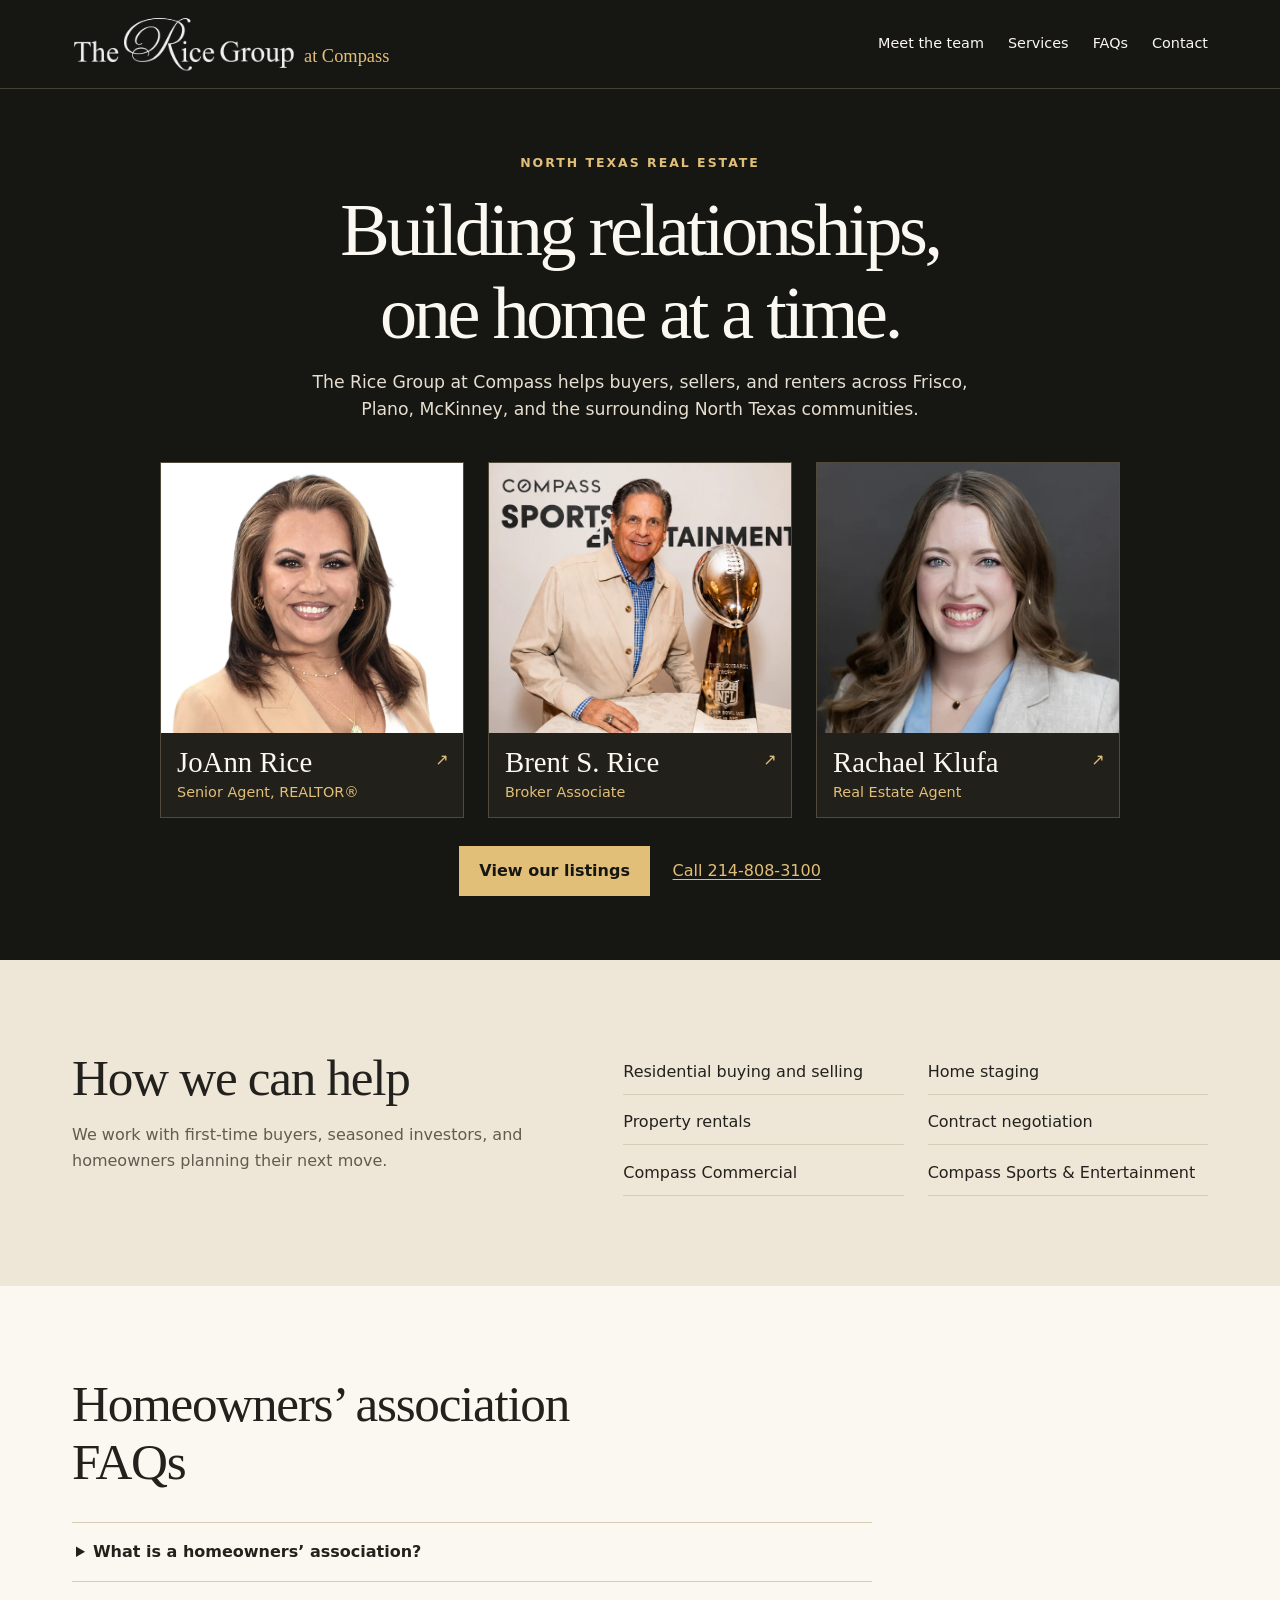
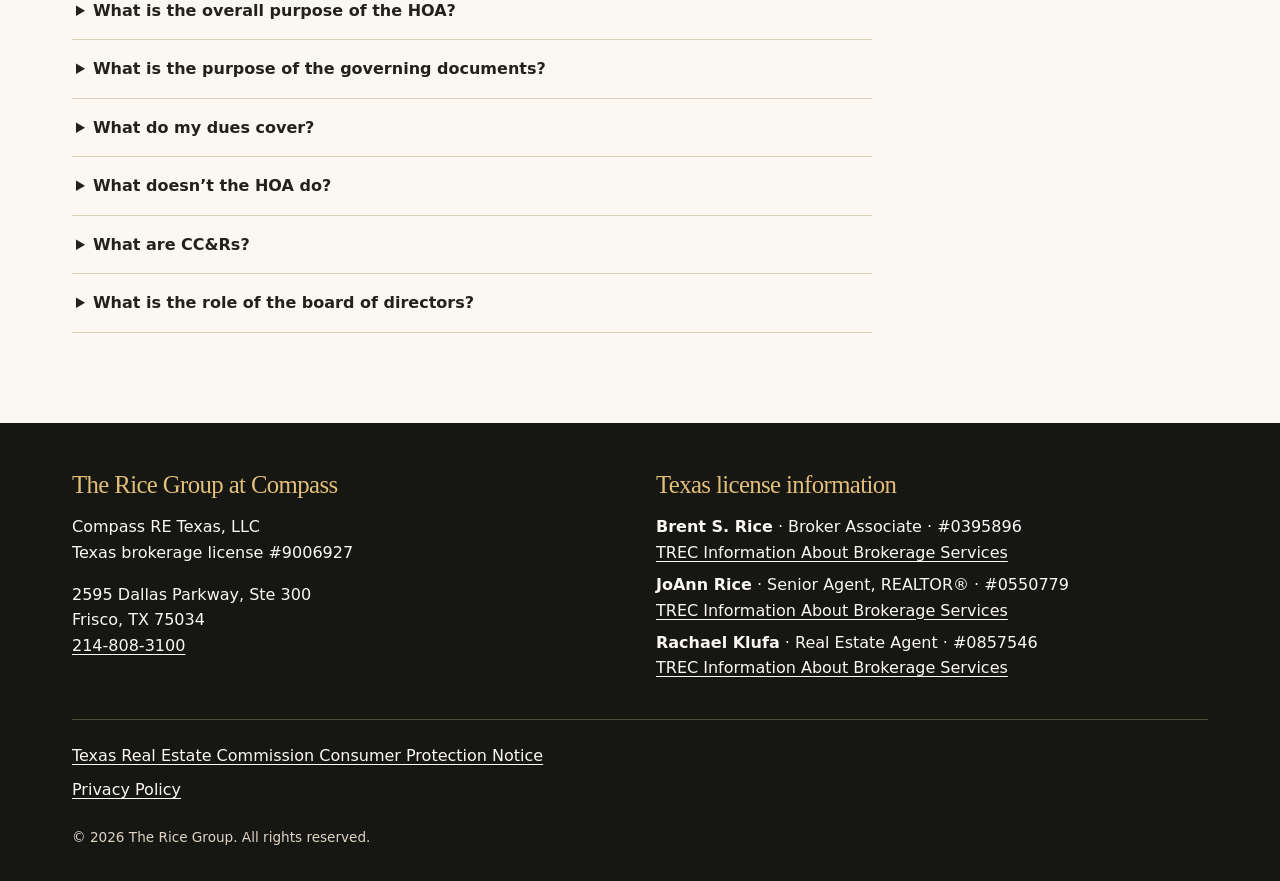
==== commit 337f42a3: "Put IABS links below the associated license details" ====
--- a/index.html
+++ b/index.html
@@ -5,7 +5,7 @@
   <meta name="viewport" content="width=device-width, initial-scale=1">
   <title>The Rice Group at Compass | North Texas Real Estate</title>
   <meta name="description" content="Meet Brent Rice, JoAnn Rice, and Rachael Klufa of The Rice Group at Compass. Real estate services for North Texas buyers, sellers, and renters.">
-  <link rel="stylesheet" href="styles.css?v=rice-wordmark">
+  <link rel="stylesheet" href="styles.css?v=license-groups">
   <script type="application/ld+json">
   {
     "@context": "https://schema.org",
@@ -175,10 +175,19 @@
         </div>
         <div>
           <h2>Texas license information</h2>
-          <ul>
-            <li><strong id="brent-rice-license-holder">Brent S. Rice</strong> · Broker Associate · #0395896 · <a href="disclosures/brent-rice-iabs.pdf" aria-describedby="brent-rice-license-holder">TREC Information About Brokerage Services</a></li>
-            <li><strong id="joann-rice-license-holder">JoAnn Rice</strong> · Senior Agent, REALTOR® · #0550779 · <a href="disclosures/joann-rice-iabs.pdf" aria-describedby="joann-rice-license-holder">TREC Information About Brokerage Services</a></li>
-            <li><strong id="rachael-klufa-license-holder">Rachael Klufa</strong> · Real Estate Agent · #0857546 · <a href="disclosures/rachael-klufa-iabs.pdf" aria-describedby="rachael-klufa-license-holder">TREC Information About Brokerage Services</a></li>
+          <ul class="license-list">
+            <li>
+              <div><strong id="brent-rice-license-holder">Brent S. Rice</strong> · Broker Associate · #0395896</div>
+              <a href="disclosures/brent-rice-iabs.pdf" aria-describedby="brent-rice-license-holder">TREC Information About Brokerage Services</a>
+            </li>
+            <li>
+              <div><strong id="joann-rice-license-holder">JoAnn Rice</strong> · Senior Agent, REALTOR® · #0550779</div>
+              <a href="disclosures/joann-rice-iabs.pdf" aria-describedby="joann-rice-license-holder">TREC Information About Brokerage Services</a>
+            </li>
+            <li>
+              <div><strong id="rachael-klufa-license-holder">Rachael Klufa</strong> · Real Estate Agent · #0857546</div>
+              <a href="disclosures/rachael-klufa-iabs.pdf" aria-describedby="rachael-klufa-license-holder">TREC Information About Brokerage Services</a>
+            </li>
           </ul>
         </div>
       </div>
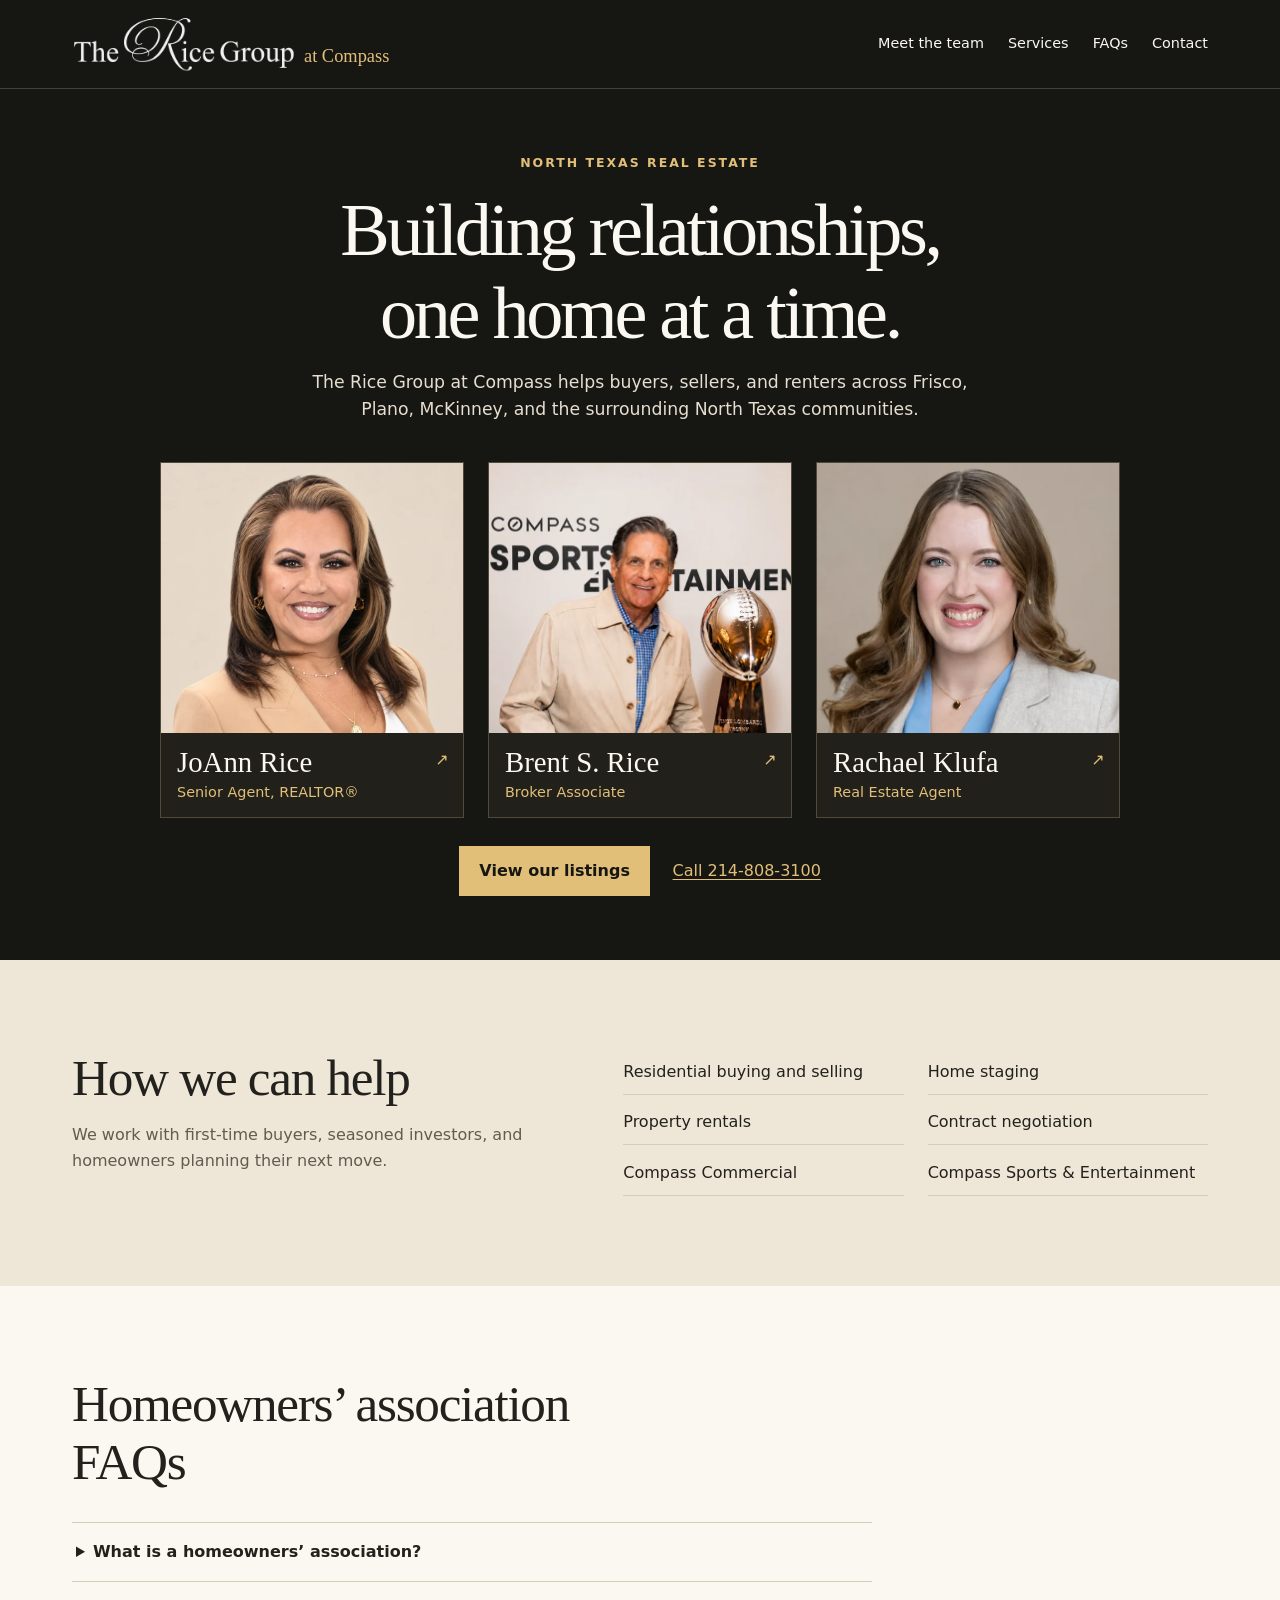
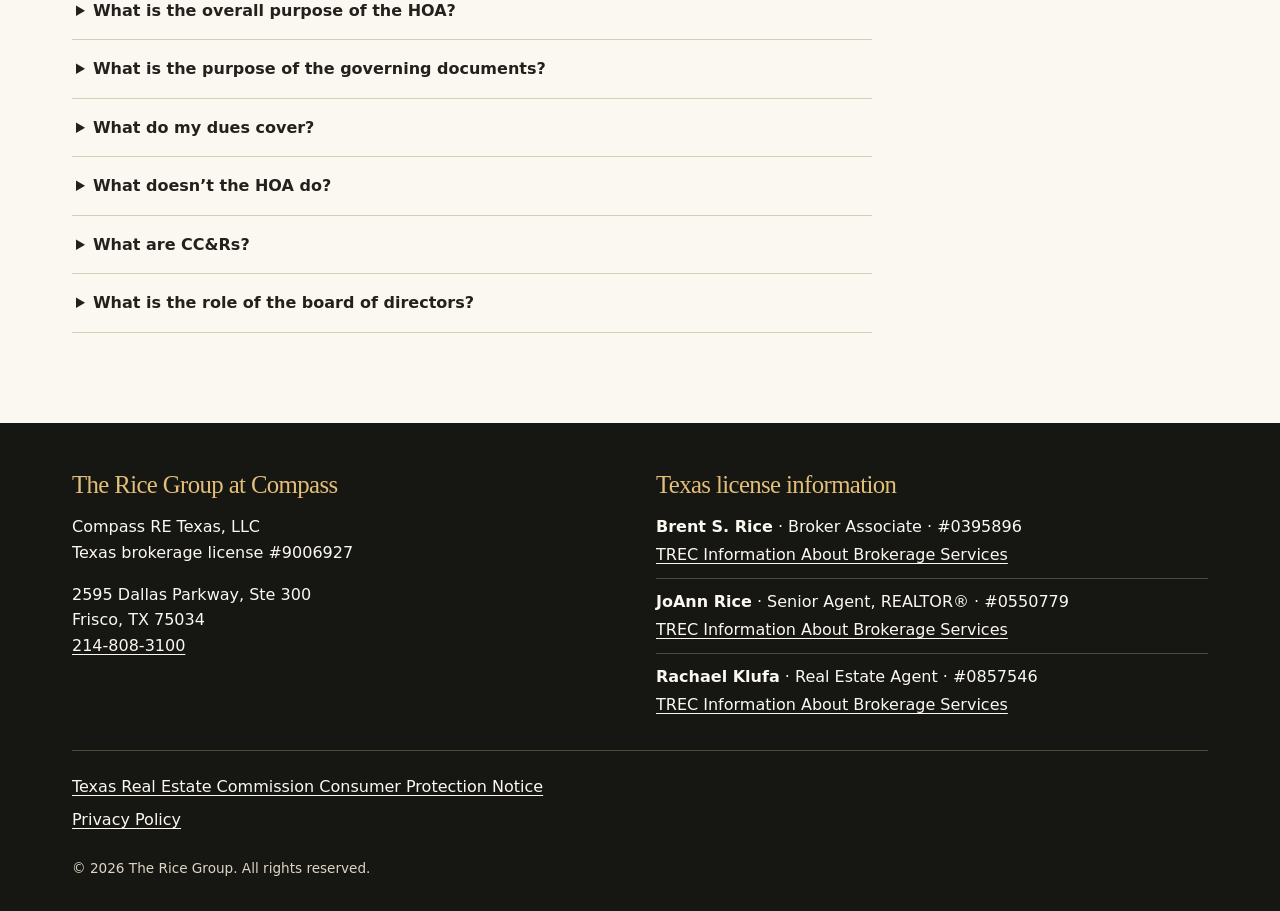
==== commit 780d8cc7: "Apply warm backgrounds and align the team portrait eye lines" ====
--- a/index.html
+++ b/index.html
@@ -5,7 +5,7 @@
   <meta name="viewport" content="width=device-width, initial-scale=1">
   <title>The Rice Group at Compass | North Texas Real Estate</title>
   <meta name="description" content="Meet Brent Rice, JoAnn Rice, and Rachael Klufa of The Rice Group at Compass. Real estate services for North Texas buyers, sellers, and renters.">
-  <link rel="stylesheet" href="styles.css?v=license-groups">
+  <link rel="stylesheet" href="styles.css?v=warm-portraits">
   <script type="application/ld+json">
   {
     "@context": "https://schema.org",
@@ -15,8 +15,8 @@
     "url": "https://ricegroupinc.com/",
     "image": [
       "https://ricegroupinc.com/images/brent-rice-portrait.webp",
-      "https://ricegroupinc.com/images/joann-rice-portrait.webp",
-      "https://ricegroupinc.com/images/rachael-klufa.webp"
+      "https://ricegroupinc.com/images/joann-rice-warm-ivory.webp",
+      "https://ricegroupinc.com/images/rachael-klufa-warm-gray.webp"
     ],
     "telephone": "+1-214-808-3100",
     "address": {
@@ -64,7 +64,7 @@
           <ul class="portrait-grid" aria-label="Meet the team">
             <li>
               <a class="portrait-card" href="https://www.compass.com/agents/the-rice-group/" aria-labelledby="joann-name">
-                <img class="portrait-joann" src="images/joann-rice-portrait.webp" alt="Portrait of JoAnn Rice">
+                <img class="portrait-joann" src="images/joann-rice-warm-ivory.webp" alt="Portrait of JoAnn Rice">
                 <div class="portrait-caption">
                   <h2 id="joann-name">JoAnn Rice</h2>
                   <p>Senior Agent, REALTOR®</p>
@@ -86,7 +86,7 @@
             </li>
             <li>
               <a class="portrait-card" href="https://www.compass.com/agents/rachael-klufa/" aria-labelledby="rachael-name">
-                <img class="portrait-rachael" src="images/rachael-klufa.webp" alt="Portrait of Rachael Klufa">
+                <img class="portrait-rachael" src="images/rachael-klufa-warm-gray.webp" alt="Portrait of Rachael Klufa">
                 <div class="portrait-caption">
                   <h2 id="rachael-name">Rachael Klufa</h2>
                   <p>Real Estate Agent</p>
--- a/styles.css
+++ b/styles.css
@@ -60,7 +60,8 @@
 .footer-grid { display: grid; grid-template-columns: 1fr 1fr; gap: 2rem; }
 .footer-grid h2 { font-size: 1.55rem; color: var(--gold); }
 .footer-grid ul, .disclosures ul { list-style: none; margin: 0; padding: 0; }
-.footer-grid li { margin-bottom: .4rem; }
+.license-list > li + li { border-top: 1px solid #514939; margin-top: .65rem; padding-top: .65rem; }
+.license-list a { display: inline-block; margin-top: .125rem; }
 address { font-style: normal; }
 .disclosures { margin-top: 2rem; border-top: 1px solid #514939; padding-top: 1.2rem; }
 .disclosures li { padding-block: .25rem; }
@@ -85,7 +86,7 @@
 .portrait-card { display: grid; grid-template-rows: auto 1fr; height: 100%; border: 1px solid #514939; background: #21201a; text-decoration: none; }
 .portrait-card img { width: 100%; aspect-ratio: 1.12; object-fit: cover; }
 .portrait-frame { overflow: hidden; }
-.portrait-card .portrait-brent { object-position: center 36%; transform: scale(1.27); transform-origin: 41% 40%; }
+.portrait-card .portrait-brent { object-position: center top; transform: scale(1.4); transform-origin: 41% top; }
 .portrait-card .portrait-joann { object-position: center 45%; }
 .portrait-card .portrait-rachael { object-position: center 24%; }
 .portrait-card :is(.portrait-joann, .portrait-rachael) { transform: scaleX(-1); }
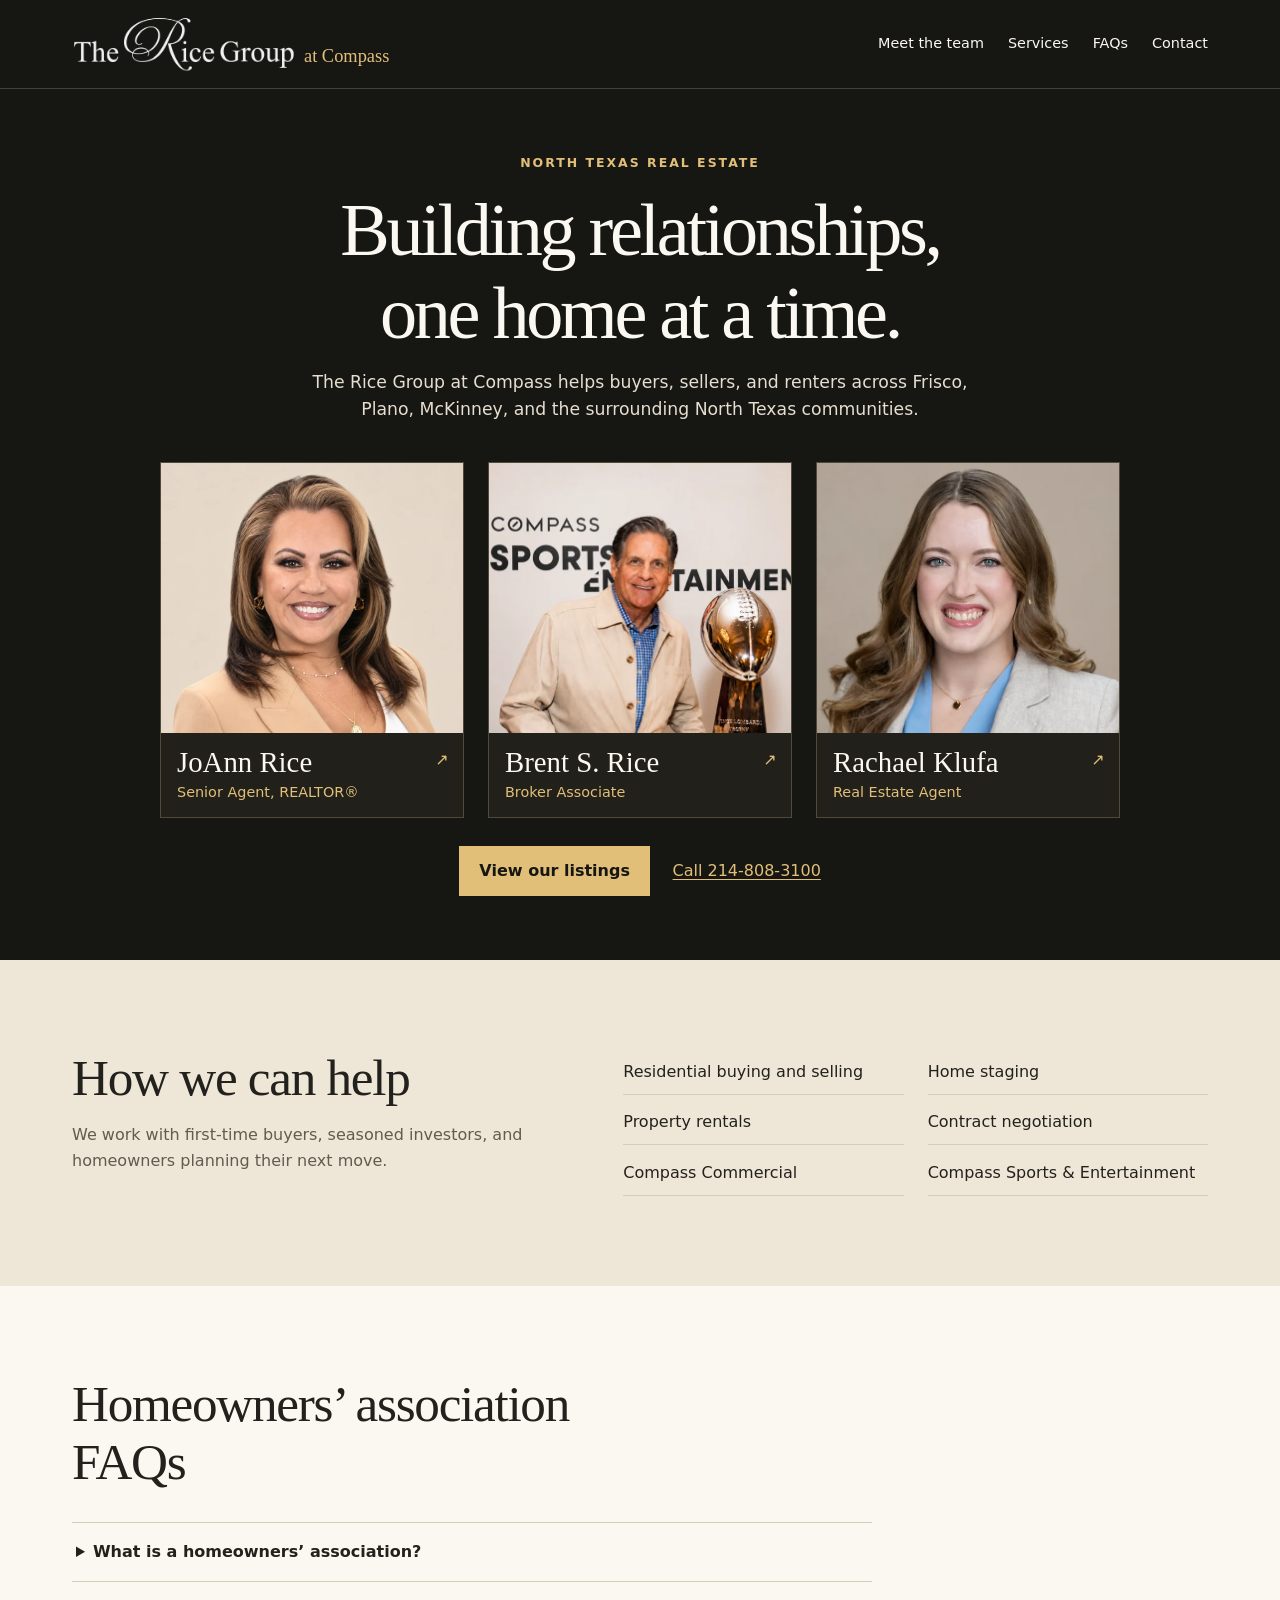
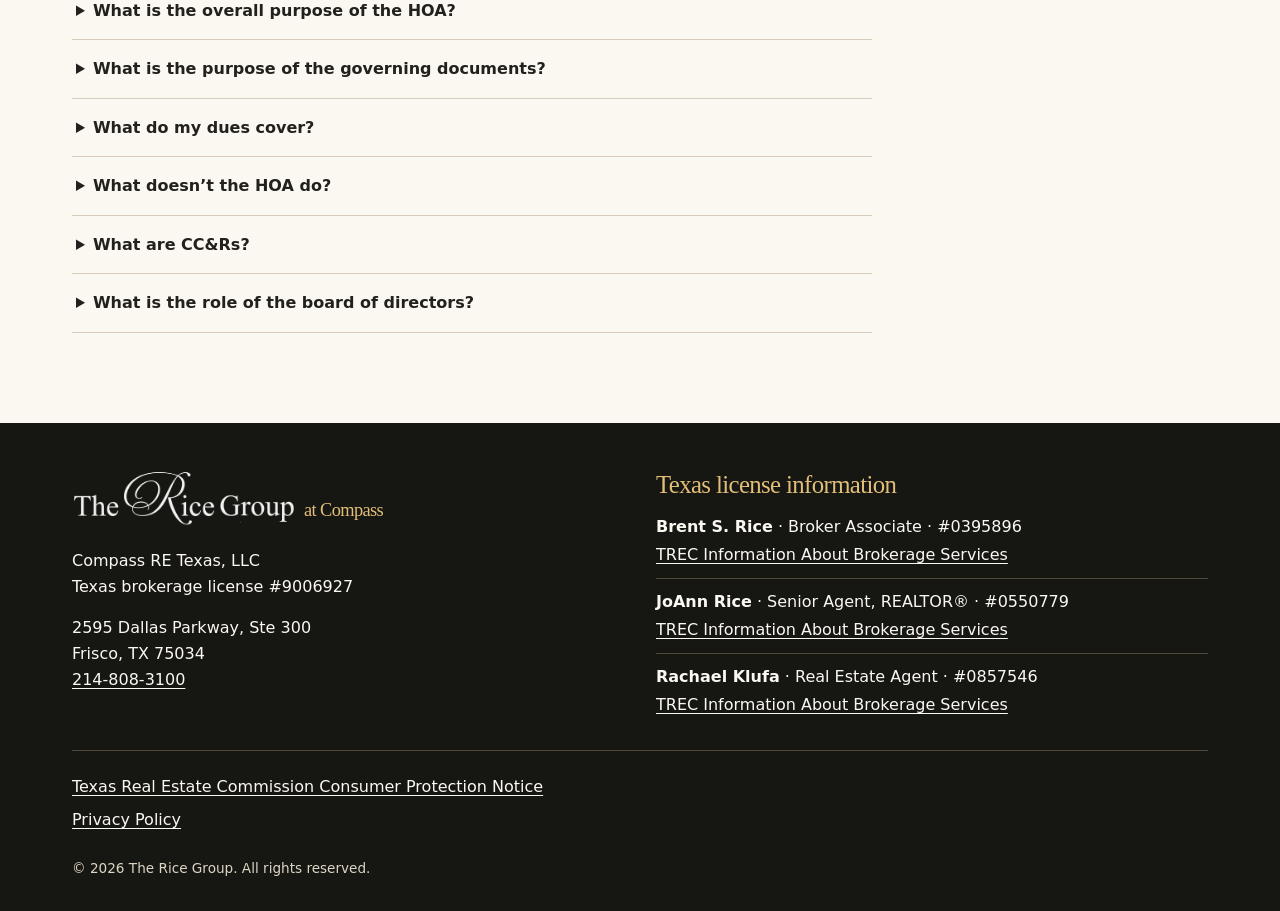
==== commit 7fa4ca49: "Use the original looping R wordmark in the footer" ====
--- a/index.html
+++ b/index.html
@@ -169,7 +169,12 @@
     <div class="wrap">
       <div class="footer-grid">
         <div>
-          <h2>The Rice Group at Compass</h2>
+          <h2>
+            <span class="wordmark">
+              <span class="wordmark-logo"><img src="images/rice-group-banner.png" alt="The Rice Group" width="2000" height="761"></span>
+              <span class="wordmark-compass">at Compass</span>
+            </span>
+          </h2>
           <p>Compass RE Texas, LLC<br>Texas brokerage license #9006927</p>
           <address>2595 Dallas Parkway, Ste 300<br>Frisco, TX 75034<br><a href="tel:+12148083100">214-808-3100</a></address>
         </div>
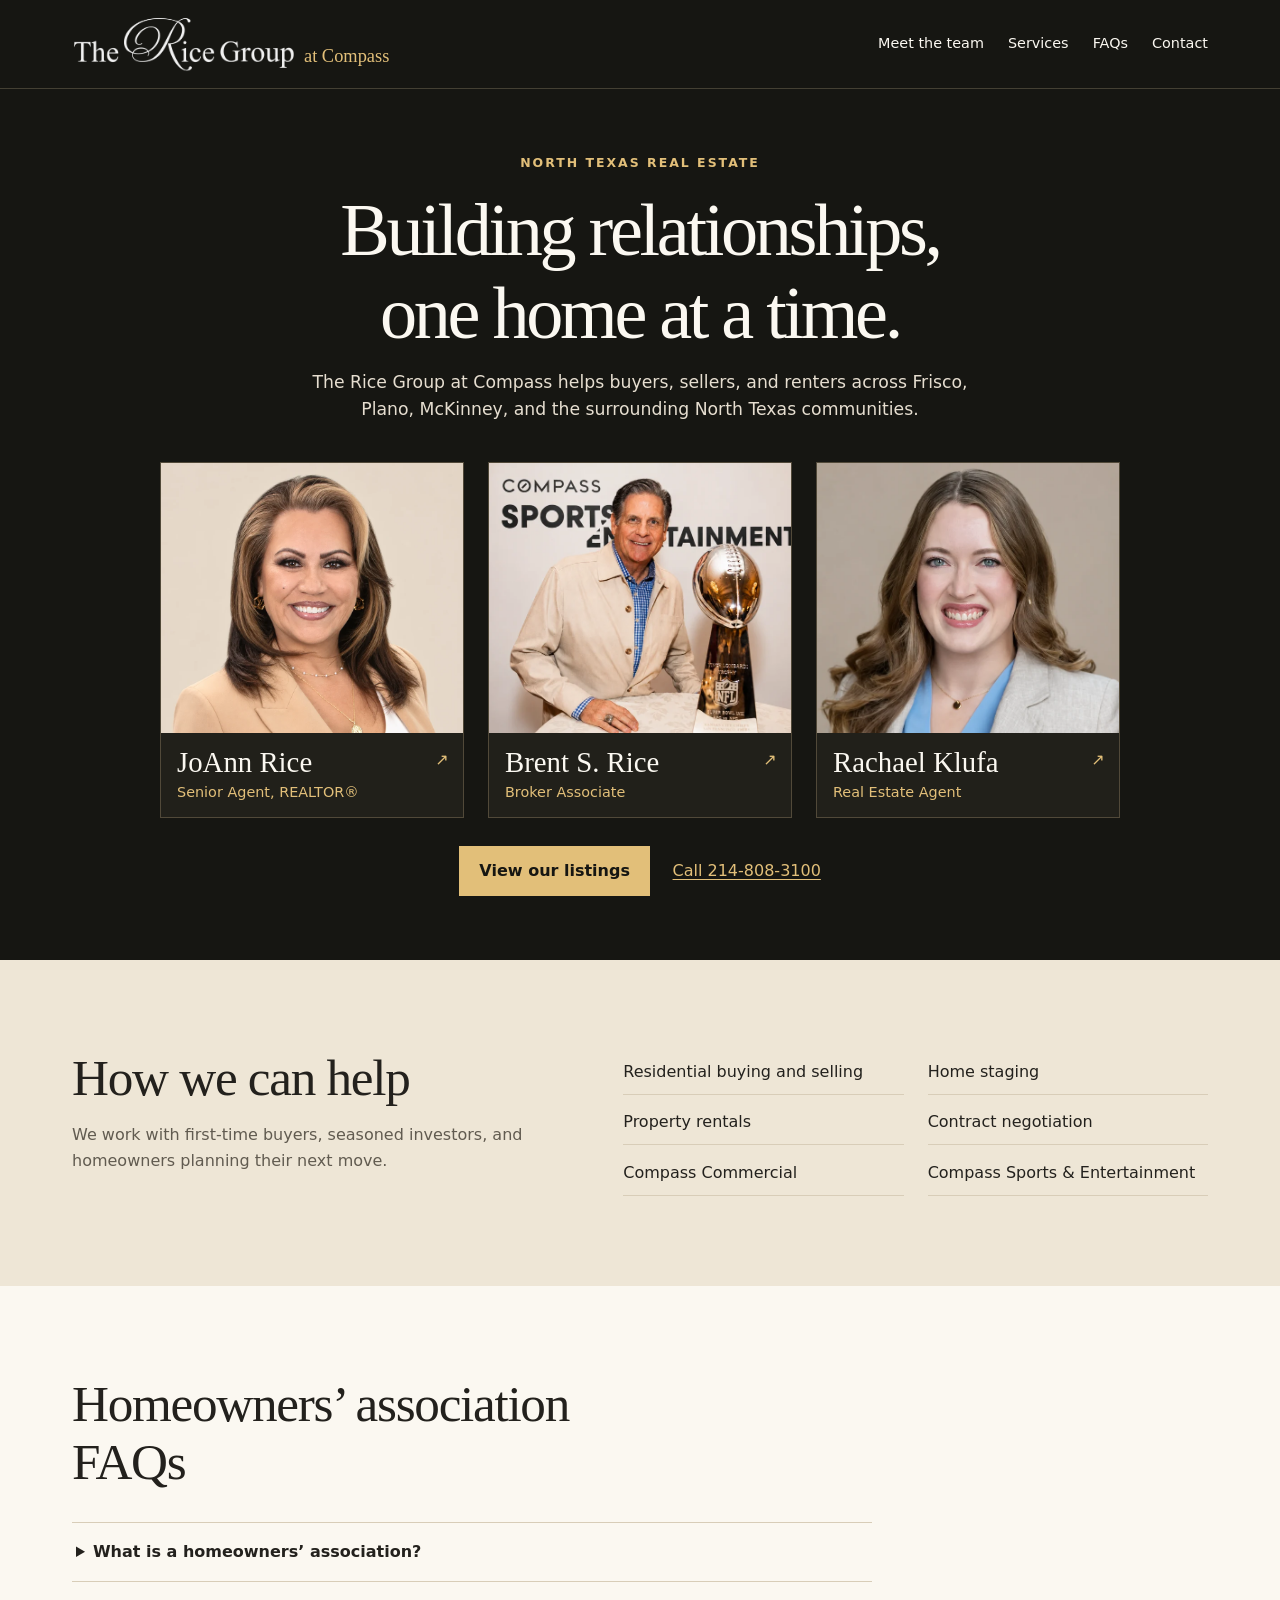
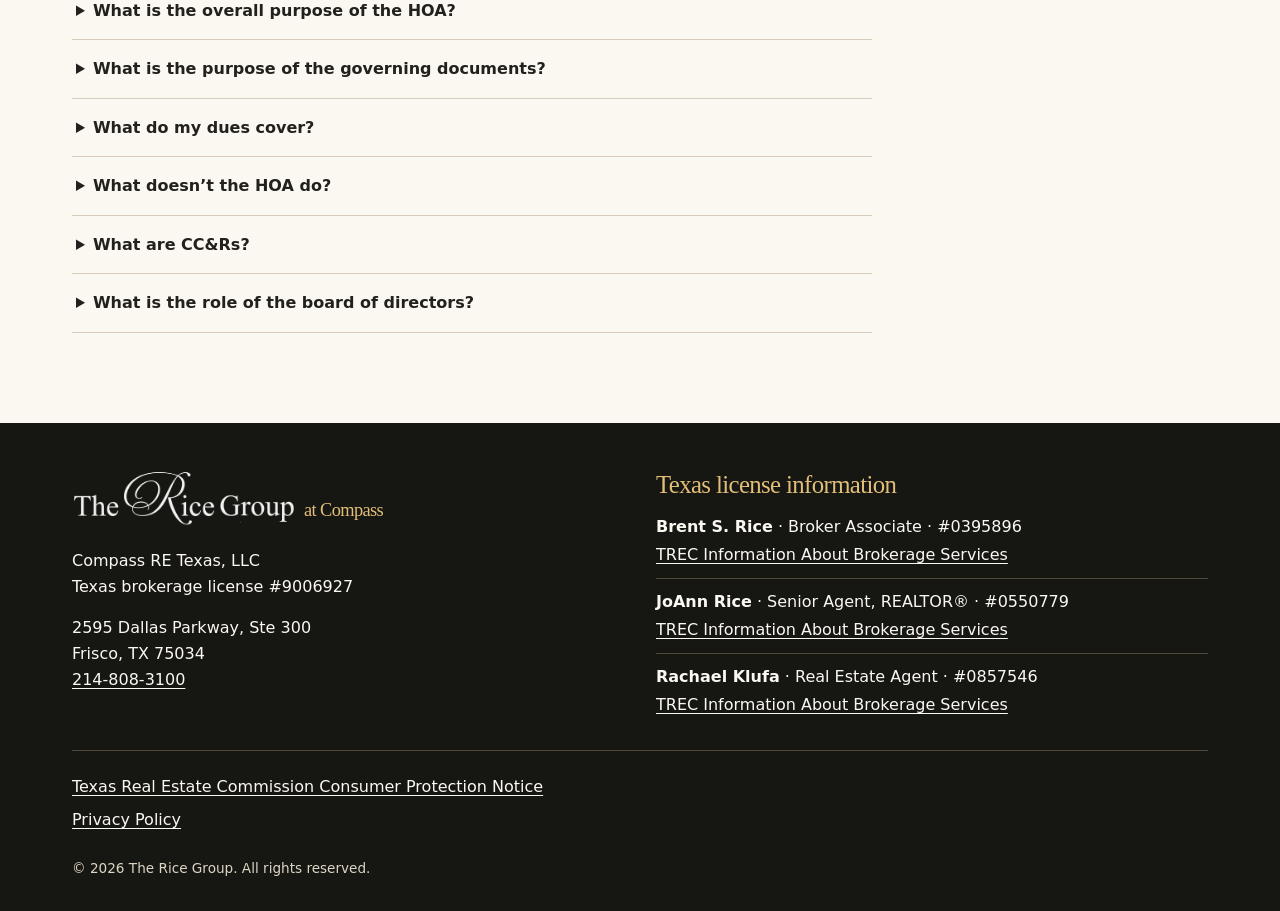
==== commit 853625c8: "Load the restored portrait crop stylesheet" ====
--- a/index.html
+++ b/index.html
@@ -5,7 +5,7 @@
   <meta name="viewport" content="width=device-width, initial-scale=1">
   <title>The Rice Group at Compass | North Texas Real Estate</title>
   <meta name="description" content="Meet Brent Rice, JoAnn Rice, and Rachael Klufa of The Rice Group at Compass. Real estate services for North Texas buyers, sellers, and renters.">
-  <link rel="stylesheet" href="styles.css?v=warm-portraits">
+  <link rel="stylesheet" href="styles.css?v=brent-original-crop">
   <script type="application/ld+json">
   {
     "@context": "https://schema.org",
--- a/styles.css
+++ b/styles.css
@@ -86,7 +86,7 @@
 .portrait-card { display: grid; grid-template-rows: auto 1fr; height: 100%; border: 1px solid #514939; background: #21201a; text-decoration: none; }
 .portrait-card img { width: 100%; aspect-ratio: 1.12; object-fit: cover; }
 .portrait-frame { overflow: hidden; }
-.portrait-card .portrait-brent { object-position: center top; transform: scale(1.4); transform-origin: 41% top; }
+.portrait-card .portrait-brent { object-position: center 36%; transform: scale(1.27); transform-origin: 41% 40%; }
 .portrait-card .portrait-joann { object-position: center 45%; }
 .portrait-card .portrait-rachael { object-position: center 24%; }
 .portrait-card :is(.portrait-joann, .portrait-rachael) { transform: scaleX(-1); }
